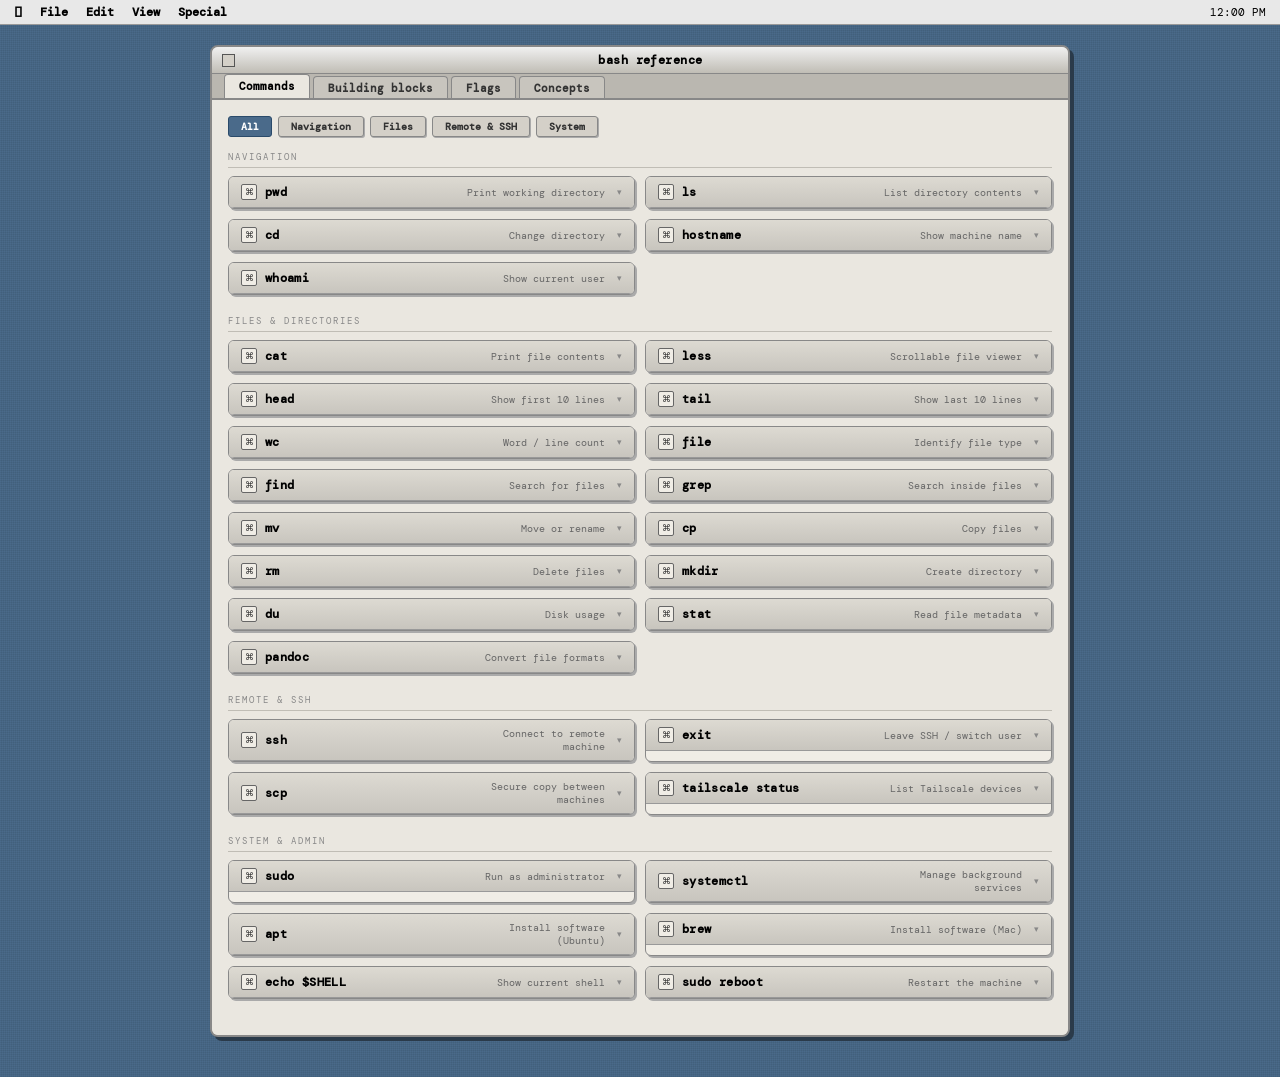
==== bash-skills.html @ 0baab566 "Update bash-skills.html Great — let me do the full rewrite with the At Ease theme plus fix the overf" ====
<!DOCTYPE html>
<html lang="en">
<head>
<meta charset="UTF-8">
<meta name="viewport" content="width=device-width, initial-scale=1.0">
<title>bash reference</title>
<link href="https://fonts.googleapis.com/css2?family=DM+Mono:ital,wght@0,300;0,400;0,500;1,300&family=DM+Serif+Display:ital@0;1&display=swap" rel="stylesheet">
<style>
*, *::before, *::after { box-sizing: border-box; margin: 0; padding: 0; }

body {
  background: #4a6a8a;
  background-image:
    repeating-linear-gradient(0deg, transparent, transparent 1px, rgba(0,0,0,0.05) 1px, rgba(0,0,0,0.05) 2px),
    repeating-linear-gradient(90deg, transparent, transparent 1px, rgba(0,0,0,0.05) 1px, rgba(0,0,0,0.05) 2px);
  background-size: 8px 8px;
  min-height: 100vh;
  padding: 0;
  font-family: 'DM Mono', monospace;
}

/* ── MENU BAR ── */
.menubar {
  background: #e8e8e8;
  border-bottom: 1px solid #999;
  padding: 3px 14px;
  font-size: 12px;
  font-weight: bold;
  display: flex;
  gap: 18px;
  align-items: center;
  position: sticky;
  top: 0;
  z-index: 100;
}
.menubar .apple { font-size: 14px; }
.menubar span { color: #000; cursor: default; user-select: none; }
.menubar .clock { margin-left: auto; font-size: 11px; font-weight: normal; }

/* ── DESKTOP PADDING ── */
.desktop { padding: 20px 16px 40px; }

/* ── WINDOW ── */
.window {
  background: #d4d0c8;
  border-radius: 8px;
  border: 2px solid #888;
  box-shadow: 4px 4px 0 #2a3a4a;
  overflow: hidden;
  max-width: 860px;
  margin: 0 auto;
  animation: fadeUp 0.4s ease both;
}
@keyframes fadeUp { from { opacity:0; transform:translateY(12px); } to { opacity:1; transform:translateY(0); } }

/* ── TITLE BAR ── */
.titlebar {
  background: linear-gradient(180deg, #f0f0f0 0%, #c0bdb5 100%);
  border-bottom: 1px solid #888;
  padding: 5px 10px;
  display: flex;
  align-items: center;
  gap: 8px;
  user-select: none;
}
.close-box { width: 13px; height: 13px; border: 1.5px solid #555; background: #d4d0c8; flex-shrink: 0; }
.title-text {
  font-size: 12px;
  font-weight: bold;
  color: #000;
  flex: 1;
  text-align: center;
  letter-spacing: 0.04em;
}

/* ── TABS ── */
.tab-nav {
  background: #bab7b0;
  border-bottom: 2px solid #888;
  display: flex;
  padding: 0 12px;
  gap: 3px;
  align-items: flex-end;
  overflow-x: auto;
  -webkit-overflow-scrolling: touch;
}
.tab {
  background: #c8c5be;
  border: 1.5px solid #888;
  border-bottom: none;
  border-radius: 4px 4px 0 0;
  padding: 4px 14px 5px;
  font-size: 11px;
  font-weight: bold;
  font-family: 'DM Mono', monospace;
  color: #333;
  cursor: pointer;
  margin-bottom: -2px;
  white-space: nowrap;
  user-select: none;
  transition: background 0.1s;
}
.tab:hover { background: #d0cdc6; }
.tab.active {
  background: #eae7e0;
  border-bottom: 2px solid #eae7e0;
  color: #000;
  z-index: 1;
}

/* ── CONTENT ── */
.content { background: #eae7e0; padding: 16px; }
.tab-panel { display: none; }
.tab-panel.active { display: block; }

/* ── FILTER PILLS ── */
.filter-row { display: flex; gap: 6px; flex-wrap: wrap; margin-bottom: 14px; }
.fpill {
  background: #d4d0c8;
  border: 1.5px solid #888;
  border-radius: 3px;
  padding: 3px 12px;
  font-size: 10px;
  font-family: 'DM Mono', monospace;
  font-weight: bold;
  color: #333;
  cursor: pointer;
  box-shadow: 1px 1px 0 #aaa;
  user-select: none;
  transition: all 0.1s;
}
.fpill:hover { background: #c8c5be; }
.fpill.active { background: #4a6a8a; color: #fff; border-color: #2a4a6a; box-shadow: none; }

/* ── SECTION ── */
.section { margin-bottom: 20px; }
.section-title {
  font-size: 9px;
  text-transform: uppercase;
  letter-spacing: 0.22em;
  color: #888;
  margin-bottom: 8px;
  padding-bottom: 4px;
  border-bottom: 1px solid #c0bdb5;
}

/* ── CARD GRID ── */
.cards { display: grid; grid-template-columns: repeat(auto-fill, minmax(300px, 1fr)); gap: 10px; }

/* ── CARD ── */
.card {
  background: #f0ede6;
  border: 1.5px solid #888;
  border-radius: 6px;
  box-shadow: 2px 2px 0 #aaa;
  overflow: hidden;
  transition: box-shadow 0.1s, transform 0.1s;
}
.card:hover { box-shadow: 3px 3px 0 #888; }

.card-header {
  background: linear-gradient(180deg, #dddad2 0%, #c8c5be 100%);
  border-bottom: 1px solid #999;
  padding: 7px 12px;
  display: flex;
  align-items: center;
  gap: 8px;
  cursor: pointer;
  user-select: none;
}
.card-icon {
  width: 16px; height: 16px;
  background: #f0ede6;
  border: 1.5px solid #666;
  border-radius: 2px;
  display: inline-flex;
  align-items: center;
  justify-content: center;
  font-size: 9px;
  flex-shrink: 0;
  color: #333;
}
.card-cmd { font-size: 12px; font-weight: bold; color: #000; letter-spacing: 0.03em; }
.card-desc { font-size: 10px; color: #666; margin-left: auto; text-align: right; max-width: 140px; }
.chevron { font-size: 9px; color: #888; transition: transform 0.2s; flex-shrink: 0; margin-left: 4px; }
.card.open .chevron { transform: rotate(180deg); }

.card-detail {
  display: none;
  padding: 10px 12px 12px;
  font-size: 11px;
  line-height: 1.75;
  color: #1a1a1a;
  user-select: text;
  cursor: text;
  animation: slideDown 0.15s ease;
}
@keyframes slideDown { from { opacity:0; transform:translateY(-3px); } to { opacity:1; transform:translateY(0); } }
.card.open .card-detail { display: block; }

.dlabel {
  font-size: 9px;
  text-transform: uppercase;
  letter-spacing: 0.18em;
  color: #888;
  margin-top: 10px;
  margin-bottom: 3px;
}
.dlabel:first-child { margin-top: 0; }
.dtext { font-size: 11px; color: #222; line-height: 1.75; }

.dcode {
  display: block;
  background: #1a1a1a;
  color: #c8e0a8;
  border: 1px solid #444;
  border-radius: 3px;
  padding: 7px 10px;
  font-size: 10.5px;
  font-family: 'DM Mono', monospace;
  line-height: 1.65;
  white-space: pre-wrap;
  word-break: break-all;
  overflow-wrap: break-word;
  user-select: text;
}

.flag-row { display: flex; flex-wrap: wrap; gap: 4px; margin-top: 4px; }
.flag-chip {
  background: #d4d0c8;
  border: 1.5px solid #888;
  border-radius: 3px;
  padding: 2px 9px;
  font-size: 10px;
  font-family: 'DM Mono', monospace;
  color: #000;
  cursor: pointer;
  box-shadow: 1px 1px 0 #aaa;
  transition: all 0.1s;
  user-select: none;
}
.flag-chip:hover { background: #4a6a8a; color: #fff; border-color: #2a4a6a; box-shadow: none; }
.flag-chip.lit { background: #4a6a8a; color: #fff; border-color: #2a4a6a; box-shadow: none; }

/* ── FLAG INDEX ── */
.flag-grid { display: grid; grid-template-columns: repeat(auto-fill, minmax(300px, 1fr)); gap: 10px; }
.flag-card {
  background: #f0ede6;
  border: 1.5px solid #888;
  border-radius: 6px;
  box-shadow: 2px 2px 0 #aaa;
  padding: 12px 14px;
  transition: border-color 0.2s, background 0.2s;
}
.flag-card.highlight { background: #dde8f0; border-color: #4a6a8a; }
.flag-name { font-size: 15px; font-weight: bold; color: #000; margin-bottom: 5px; letter-spacing: 0.04em; }
.flag-meaning { font-size: 11px; color: #555; margin-bottom: 10px; line-height: 1.6; }
.flag-used { font-size: 9px; text-transform: uppercase; letter-spacing: 0.18em; color: #888; margin-bottom: 5px; }
.cmd-chips { display: flex; flex-wrap: wrap; gap: 4px; }
.cmd-chip {
  background: #4a6a8a;
  color: #fff;
  border: 1px solid #2a4a6a;
  border-radius: 3px;
  padding: 2px 9px;
  font-size: 10px;
  font-family: 'DM Mono', monospace;
  cursor: pointer;
  box-shadow: 1px 1px 0 #2a4a6a;
  transition: all 0.1s;
}
.cmd-chip:hover { background: #2a4a6a; }

/* specifier grid inside -c flag card */
.spec-grid { display: grid; grid-template-columns: 36px 1fr; gap: 2px 10px; margin-top: 6px; font-size: 10px; line-height: 1.7; }
.spec-key { color: #000; font-weight: bold; font-family: 'DM Mono', monospace; }
.spec-val { color: #555; }

/* ── CONCEPT CARDS ── */
.concept-grid { display: grid; grid-template-columns: repeat(auto-fill, minmax(300px, 1fr)); gap: 10px; }
.concept-card {
  background: #f0ede6;
  border: 1.5px solid #888;
  border-left: 4px solid #4a6a8a;
  border-radius: 6px;
  box-shadow: 2px 2px 0 #aaa;
  overflow: hidden;
}
.concept-header {
  padding: 10px 12px;
  cursor: pointer;
  display: flex;
  justify-content: space-between;
  align-items: flex-start;
  user-select: none;
}
.concept-header:hover { background: rgba(0,0,0,0.03); }
.concept-term { font-size: 12px; font-weight: bold; color: #000; margin-bottom: 3px; }
.concept-sub { font-size: 10px; color: #777; }
.concept-detail {
  display: none;
  padding: 8px 12px 12px;
  border-top: 1px solid #c8c5be;
  background: #e8e5de;
  font-size: 11px;
  line-height: 1.75;
  color: #222;
  user-select: text;
  cursor: text;
  animation: slideDown 0.15s ease;
}
.concept-card.open .concept-detail { display: block; }

/* ── BLOCK CARDS ── */
.block-grid { display: grid; grid-template-columns: repeat(auto-fill, minmax(300px, 1fr)); gap: 10px; }
.block-card {
  background: #f0ede6;
  border: 1.5px solid #888;
  border-radius: 6px;
  box-shadow: 2px 2px 0 #aaa;
  overflow: hidden;
}
.block-header {
  padding: 10px 14px;
  cursor: pointer;
  display: flex;
  justify-content: space-between;
  align-items: center;
  user-select: none;
}
.block-header:hover { background: rgba(0,0,0,0.03); }
.block-symbol { font-size: 17px; font-weight: bold; color: #000; margin-bottom: 3px; letter-spacing: 0.04em; }
.block-name { font-size: 10px; color: #777; }
.block-detail {
  display: none;
  padding: 8px 14px 12px;
  border-top: 1px solid #c8c5be;
  background: #e8e5de;
  font-size: 11px;
  line-height: 1.75;
  color: #222;
  user-select: text;
  cursor: text;
  animation: slideDown 0.15s ease;
}
.block-card.open .block-detail { display: block; }

.hidden { display: none; }

/* ── FOOTER ── */
.win-footer {
  background: linear-gradient(180deg, #c8c5be 0%, #b8b5ae 100%);
  border-top: 1px solid #888;
  padding: 4px 12px;
  font-size: 10px;
  color: #555;
  display: flex;
  justify-content: space-between;
  user-select: none;
}
</style>
</head>
<body>

<div class="menubar">
  <span class="apple">&#63743;</span>
  <span>File</span>
  <span>Edit</span>
  <span>View</span>
  <span>Special</span>
  <span class="clock" id="clock">12:00 PM</span>
</div>

<div class="desktop">
<div class="window">

  <div class="titlebar">
    <span class="close-box"></span>
    <span class="title-text">bash reference</span>
  </div>

  <div class="tab-nav">
    <div class="tab active" onclick="switchTab('commands',this)">Commands</div>
    <div class="tab" onclick="switchTab('blocks',this)">Building blocks</div>
    <div class="tab" onclick="switchTab('flags',this)">Flags</div>
    <div class="tab" onclick="switchTab('concepts',this)">Concepts</div>
  </div>

  <!-- ══ COMMANDS ══ -->
  <div class="tab-panel active" id="tab-commands">
    <div class="content">
      <div class="filter-row">
        <div class="fpill active" onclick="filterCmd('all',this)">All</div>
        <div class="fpill" onclick="filterCmd('navigation',this)">Navigation</div>
        <div class="fpill" onclick="filterCmd('files',this)">Files</div>
        <div class="fpill" onclick="filterCmd('remote',this)">Remote &amp; SSH</div>
        <div class="fpill" onclick="filterCmd('system',this)">System</div>
      </div>

      <div class="section" data-cat="navigation">
        <div class="section-title">Navigation</div>
        <div class="cards">

          <div class="card">
            <div class="card-header" onclick="toggleCard(this.closest('.card'))">
              <span class="card-icon">⌘</span>
              <span class="card-cmd">pwd</span>
              <span class="card-desc">Print working directory</span>
              <span class="chevron">▾</span>
            </div>
            <div class="card-detail">
              <div class="dlabel">What it does</div>
              <div class="dtext">Shows your exact location in the filesystem as a full path.</div>
              <div class="dlabel">Example</div>
              <code class="dcode">$ pwd
/home/anazial/.openclaw/workspace</code>
              <div class="dlabel">Tip</div>
              <div class="dtext">Use it whenever you feel lost. Think of it as "You Are Here" on a map.</div>
            </div>
          </div>

          <div class="card">
            <div class="card-header" onclick="toggleCard(this.closest('.card'))">
              <span class="card-icon">⌘</span>
              <span class="card-cmd">ls</span>
              <span class="card-desc">List directory contents</span>
              <span class="chevron">▾</span>
            </div>
            <div class="card-detail">
              <div class="dlabel">What it does</div>
              <div class="dtext">Shows all files and folders in your current directory.</div>
              <div class="dlabel">Example</div>
              <code class="dcode">$ ls
AGENTS.md  BOOTSTRAP.md  README.md</code>
              <div class="dlabel">Common flags</div>
              <div class="flag-row">
                <span class="flag-chip" onclick="goToFlag('-a')">-a</span>
                <span class="flag-chip" onclick="goToFlag('-l')">-l</span>
                <span class="flag-chip" onclick="goToFlag('-h')">-h</span>
                <span class="flag-chip" onclick="goToFlag('-lah')">-lah</span>
              </div>
            </div>
          </div>

          <div class="card">
            <div class="card-header" onclick="toggleCard(this.closest('.card'))">
              <span class="card-icon">⌘</span>
              <span class="card-cmd">cd</span>
              <span class="card-desc">Change directory</span>
              <span class="chevron">▾</span>
            </div>
            <div class="card-detail">
              <div class="dlabel">What it does</div>
              <div class="dtext">Moves you into a different folder.</div>
              <div class="dlabel">Examples</div>
              <code class="dcode">$ cd documents
$ cd ..
$ cd ~/.openclaw/workspace
$ cd /var/www/html</code>
              <div class="dlabel">Tip</div>
              <div class="dtext">cd .. goes up one level. cd ~ takes you home from anywhere.</div>
            </div>
          </div>

          <div class="card">
            <div class="card-header" onclick="toggleCard(this.closest('.card'))">
              <span class="card-icon">⌘</span>
              <span class="card-cmd">hostname</span>
              <span class="card-desc">Show machine name</span>
              <span class="chevron">▾</span>
            </div>
            <div class="card-detail">
              <div class="dlabel">What it does</div>
              <div class="dtext">Prints the name of the machine your shell is running on.</div>
              <div class="dlabel">Example</div>
              <code class="dcode">$ hostname
enid</code>
              <div class="dlabel">Tip</div>
              <div class="dtext">Use it as a sanity check when jumping between your Mac and Enid via SSH.</div>
            </div>
          </div>

          <div class="card">
            <div class="card-header" onclick="toggleCard(this.closest('.card'))">
              <span class="card-icon">⌘</span>
              <span class="card-cmd">whoami</span>
              <span class="card-desc">Show current user</span>
              <span class="chevron">▾</span>
            </div>
            <div class="card-detail">
              <div class="dlabel">What it does</div>
              <div class="dtext">Prints the username you are currently logged in as.</div>
              <div class="dlabel">Example</div>
              <code class="dcode">$ whoami
anazial</code>
              <div class="dlabel">Tip</div>
              <div class="dtext">Useful after sudo su to confirm whether you are root or your regular user.</div>
            </div>
          </div>

        </div>
      </div>

      <div class="section" data-cat="files">
        <div class="section-title">Files &amp; directories</div>
        <div class="cards">

          <div class="card">
            <div class="card-header" onclick="toggleCard(this.closest('.card'))">
              <span class="card-icon">⌘</span>
              <span class="card-cmd">cat</span>
              <span class="card-desc">Print file contents</span>
              <span class="chevron">▾</span>
            </div>
            <div class="card-detail">
              <div class="dlabel">What it does</div>
              <div class="dtext">Dumps the entire file to the terminal at once. Best for short files.</div>
              <div class="dlabel">Example</div>
              <code class="dcode">$ cat AGENTS.md</code>
              <div class="dlabel">Tip</div>
              <div class="dtext">If your screen floods with text, switch to less instead.</div>
            </div>
          </div>

          <div class="card">
            <div class="card-header" onclick="toggleCard(this.closest('.card'))">
              <span class="card-icon">⌘</span>
              <span class="card-cmd">less</span>
              <span class="card-desc">Scrollable file viewer</span>
              <span class="chevron">▾</span>
            </div>
            <div class="card-detail">
              <div class="dlabel">What it does</div>
              <div class="dtext">Opens a file in a scrollable viewer. Better than cat for long files.</div>
              <div class="dlabel">Example</div>
              <code class="dcode">$ less BOOTSTRAP.md</code>
              <div class="dlabel">Controls</div>
              <div class="dtext">Arrow keys or spacebar to scroll. q to quit.</div>
            </div>
          </div>

          <div class="card">
            <div class="card-header" onclick="toggleCard(this.closest('.card'))">
              <span class="card-icon">⌘</span>
              <span class="card-cmd">head</span>
              <span class="card-desc">Show first 10 lines</span>
              <span class="chevron">▾</span>
            </div>
            <div class="card-detail">
              <div class="dlabel">What it does</div>
              <div class="dtext">Prints just the top of a file. Good for peeking.</div>
              <div class="dlabel">Example</div>
              <code class="dcode">$ head AGENTS.md
$ head -20 AGENTS.md</code>
              <div class="dlabel">Common flags</div>
              <div class="flag-row"><span class="flag-chip" onclick="goToFlag('-n')">-n</span></div>
            </div>
          </div>

          <div class="card">
            <div class="card-header" onclick="toggleCard(this.closest('.card'))">
              <span class="card-icon">⌘</span>
              <span class="card-cmd">tail</span>
              <span class="card-desc">Show last 10 lines</span>
              <span class="chevron">▾</span>
            </div>
            <div class="card-detail">
              <div class="dlabel">What it does</div>
              <div class="dtext">Prints the bottom of a file. Especially useful for log files.</div>
              <div class="dlabel">Example</div>
              <code class="dcode">$ tail error.log
$ tail -20 error.log</code>
              <div class="dlabel">Common flags</div>
              <div class="flag-row"><span class="flag-chip" onclick="goToFlag('-n')">-n</span></div>
            </div>
          </div>

          <div class="card">
            <div class="card-header" onclick="toggleCard(this.closest('.card'))">
              <span class="card-icon">⌘</span>
              <span class="card-cmd">wc</span>
              <span class="card-desc">Word / line count</span>
              <span class="chevron">▾</span>
            </div>
            <div class="card-detail">
              <div class="dlabel">What it does</div>
              <div class="dtext">Counts lines, words, or characters in a file.</div>
              <div class="dlabel">Example</div>
              <code class="dcode">$ wc -lw AGENTS.md
42 310 AGENTS.md</code>
              <div class="dlabel">Common flags</div>
              <div class="flag-row">
                <span class="flag-chip" onclick="goToFlag('-l')">-l</span>
                <span class="flag-chip" onclick="goToFlag('-w')">-w</span>
              </div>
            </div>
          </div>

          <div class="card">
            <div class="card-header" onclick="toggleCard(this.closest('.card'))">
              <span class="card-icon">⌘</span>
              <span class="card-cmd">file</span>
              <span class="card-desc">Identify file type</span>
              <span class="chevron">▾</span>
            </div>
            <div class="card-detail">
              <div class="dlabel">What it does</div>
              <div class="dtext">Tells you what kind of file something is -- useful when the extension is missing or unclear.</div>
              <div class="dlabel">Example</div>
              <code class="dcode">$ file image.png
image.png: PNG image data, 1920 x 1080</code>
            </div>
          </div>

          <div class="card">
            <div class="card-header" onclick="toggleCard(this.closest('.card'))">
              <span class="card-icon">⌘</span>
              <span class="card-cmd">find</span>
              <span class="card-desc">Search for files</span>
              <span class="chevron">▾</span>
            </div>
            <div class="card-detail">
              <div class="dlabel">What it does</div>
              <div class="dtext">Searches for files by name, type, or other attributes. Searches recursively through subdirectories.</div>
              <div class="dlabel">Examples</div>
              <code class="dcode">$ find ~ -name "AGENTS.md"
$ find . -name "*.md"
$ find / -name "nginx.conf"</code>
              <div class="dlabel">With -exec</div>
              <div class="dtext">Run a command on every result. {} is the placeholder for each file found.</div>
              <code class="dcode">$ find . -name "*.rtf" -exec pandoc {} -o {}.md \;</code>
              <div class="dlabel">Common flags</div>
              <div class="flag-row">
                <span class="flag-chip" onclick="goToFlag('-name')">-name</span>
                <span class="flag-chip" onclick="goToFlag('-exec')">-exec</span>
                <span class="flag-chip" onclick="goToFlag('-type')">-type</span>
              </div>
            </div>
          </div>

          <div class="card">
            <div class="card-header" onclick="toggleCard(this.closest('.card'))">
              <span class="card-icon">⌘</span>
              <span class="card-cmd">grep</span>
              <span class="card-desc">Search inside files</span>
              <span class="chevron">▾</span>
            </div>
            <div class="card-detail">
              <div class="dlabel">What it does</div>
              <div class="dtext">Searches for text inside files. find looks for files, grep looks inside them.</div>
              <div class="dlabel">Example</div>
              <code class="dcode">$ grep "session" AGENTS.md
$ grep -r "session" ~/documents</code>
              <div class="dlabel">Common flags</div>
              <div class="flag-row">
                <span class="flag-chip" onclick="goToFlag('-r')">-r</span>
                <span class="flag-chip" onclick="goToFlag('-i')">-i</span>
                <span class="flag-chip" onclick="goToFlag('-n')">-n</span>
              </div>
            </div>
          </div>

          <div class="card">
            <div class="card-header" onclick="toggleCard(this.closest('.card'))">
              <span class="card-icon">⌘</span>
              <span class="card-cmd">mv</span>
              <span class="card-desc">Move or rename</span>
              <span class="chevron">▾</span>
            </div>
            <div class="card-detail">
              <div class="dlabel">What it does</div>
              <div class="dtext">Moves a file or directory to a new location. Also used to rename things.</div>
              <div class="dlabel">Examples</div>
              <code class="dcode">$ mv file.md ~/documents/
$ mv oldname.md newname.md
$ mv folder/ ~/documents/
$ mv file.md .</code>
              <div class="dlabel">Tip</div>
              <div class="dtext">Does not need -r for directories. The original is gone after moving.</div>
            </div>
          </div>

          <div class="card">
            <div class="card-header" onclick="toggleCard(this.closest('.card'))">
              <span class="card-icon">⌘</span>
              <span class="card-cmd">cp</span>
              <span class="card-desc">Copy files</span>
              <span class="chevron">▾</span>
            </div>
            <div class="card-detail">
              <div class="dlabel">What it does</div>
              <div class="dtext">Copies a file or directory. Original stays in place.</div>
              <div class="dlabel">Examples</div>
              <code class="dcode">$ cp file.md ~/documents/
$ cp -r myfolder/ ~/documents/
$ cp *.md ~/documents/</code>
              <div class="dlabel">Common flags</div>
              <div class="flag-row"><span class="flag-chip" onclick="goToFlag('-r')">-r</span></div>
            </div>
          </div>

          <div class="card">
            <div class="card-header" onclick="toggleCard(this.closest('.card'))">
              <span class="card-icon">⌘</span>
              <span class="card-cmd">rm</span>
              <span class="card-desc">Delete files</span>
              <span class="chevron">▾</span>
            </div>
            <div class="card-detail">
              <div class="dlabel">What it does</div>
              <div class="dtext">Permanently deletes files or directories. No trash, no undo.</div>
              <div class="dlabel">Examples</div>
              <code class="dcode">$ rm file.md
$ rm -r myfolder/
$ rm -ri folder1/ folder2/</code>
              <div class="dlabel">Common flags</div>
              <div class="flag-row">
                <span class="flag-chip" onclick="goToFlag('-r')">-r</span>
                <span class="flag-chip" onclick="goToFlag('-f')">-f</span>
                <span class="flag-chip" onclick="goToFlag('-i')">-i</span>
              </div>
              <div class="dlabel">Warning</div>
              <div class="dtext">-rf deletes everything forcefully with zero confirmation. Double check before running.</div>
            </div>
          </div>

          <div class="card">
            <div class="card-header" onclick="toggleCard(this.closest('.card'))">
              <span class="card-icon">⌘</span>
              <span class="card-cmd">mkdir</span>
              <span class="card-desc">Create directory</span>
              <span class="chevron">▾</span>
            </div>
            <div class="card-detail">
              <div class="dlabel">What it does</div>
              <div class="dtext">Creates a new empty directory.</div>
              <div class="dlabel">Example</div>
              <code class="dcode">$ mkdir newfolder
$ mkdir ~/documents/projects</code>
            </div>
          </div>

          <div class="card">
            <div class="card-header" onclick="toggleCard(this.closest('.card'))">
              <span class="card-icon">⌘</span>
              <span class="card-cmd">du</span>
              <span class="card-desc">Disk usage</span>
              <span class="chevron">▾</span>
            </div>
            <div class="card-detail">
              <div class="dlabel">What it does</div>
              <div class="dtext">Shows how much disk space a directory is using.</div>
              <div class="dlabel">Examples</div>
              <code class="dcode">$ du -sh myfolder/
$ du -sh *
$ du -sh .</code>
              <div class="dlabel">Common flags</div>
              <div class="flag-row">
                <span class="flag-chip" onclick="goToFlag('-s')">-s</span>
                <span class="flag-chip" onclick="goToFlag('-h')">-h</span>
              </div>
            </div>
          </div>

          <div class="card">
            <div class="card-header" onclick="toggleCard(this.closest('.card'))">
              <span class="card-icon">⌘</span>
              <span class="card-cmd">stat</span>
              <span class="card-desc">Read file metadata</span>
              <span class="chevron">▾</span>
            </div>
            <div class="card-detail">
              <div class="dlabel">What it does</div>
              <div class="dtext">Reads everything the filesystem knows about a file -- permissions, size, owner, timestamps, inode number. Works on files, directories, symlinks, and devices.</div>
              <div class="dlabel">Default output</div>
              <code class="dcode">$ stat myfile.md
  File: myfile.md
  Size: 1234      Blocks: 8    regular file
Access: (0644/-rw-r--r--)  Uid: (1000/anazial)
Modify: 2026-05-20 09:00:00</code>
              <div class="dlabel">Custom format (GNU / Ubuntu)</div>
              <div class="dtext">Use -c with format specifiers to print only what you need.</div>
              <code class="dcode">$ stat -c "%a %n" *
644 readme.md
755 myscript.sh

$ stat -c "%a %A %U %G %n" myfile.md
644 -rw-r--r-- anazial anazial myfile.md</code>
              <div class="dlabel">macOS difference</div>
              <div class="dtext">macOS uses BSD stat. Use -f instead of -c, and %Lp for octal permissions.</div>
              <code class="dcode">$ stat -f "%Lp %N" *    # macOS only</code>
              <div class="dlabel">Common flags</div>
              <div class="flag-row"><span class="flag-chip" onclick="goToFlag('-c')">-c</span></div>
            </div>
          </div>

          <div class="card">
            <div class="card-header" onclick="toggleCard(this.closest('.card'))">
              <span class="card-icon">⌘</span>
              <span class="card-cmd">pandoc</span>
              <span class="card-desc">Convert file formats</span>
              <span class="chevron">▾</span>
            </div>
            <div class="card-detail">
              <div class="dlabel">What it does</div>
              <div class="dtext">Converts between document formats. Figures out the conversion from file extensions.</div>
              <div class="dlabel">Examples</div>
              <code class="dcode">$ pandoc file.rtf -o file.md
$ pandoc file.md -o file.docx</code>
              <div class="dlabel">Batch convert with loop</div>
              <code class="dcode">$ for f in *.rtf; do
    pandoc "$f" -o "${f%.rtf}.md"
  done</code>
              <div class="dlabel">Common flags</div>
              <div class="flag-row"><span class="flag-chip" onclick="goToFlag('-o')">-o</span></div>
            </div>
          </div>

        </div>
      </div>

      <div class="section" data-cat="remote">
        <div class="section-title">Remote &amp; SSH</div>
        <div class="cards">

          <div class="card">
            <div class="card-header" onclick="toggleCard(this.closest('.card'))">
              <span class="card-icon">⌘</span>
              <span class="card-cmd">ssh</span>
              <span class="card-desc">Connect to remote machine</span>
              <span class="chevron">▾</span>
            </div>
            <div class="card-detail">
              <div class="dlabel">What it does</div>
              <div class="dtext">Opens a secure shell session on a remote machine. Everything you type runs there, not locally.</div>
              <div class="dlabel">Examples</div>
              <code class="dcode">$ ssh anazial@100.x.x.x
$ ssh anazial@enid</code>
              <div class="dlabel">Tip</div>
              <div class="dtext">With Tailscale you can use the machine hostname instead of the IP address.</div>
            </div>
          </div>

          <div class="card">
            <div class="card-header" onclick="toggleCard(this.closest('.card'))">
              <span class="card-icon">⌘</span>
              <span class="card-cmd">exit</span>
              <span class="card-desc">Leave SSH / switch user</span>
              <span class="chevron">▾</span>
            </div>
            <div class="card-detail">
              <div class="dlabel">What it does</div>
              <div class="dtext">Ends the current shell session. Drops you back to your local terminal after SSH, or back to your regular user after sudo su.</div>
              <div class="dlabel">Example</div>
              <code class="dcode">$ exit</code>
              <div class="dlabel">Force disconnect</div>
              <div class="dtext">If the terminal is frozen, type ~. (tilde then period) to force close SSH.</div>
            </div>
          </div>

          <div class="card">
            <div class="card-header" onclick="toggleCard(this.closest('.card'))">
              <span class="card-icon">⌘</span>
              <span class="card-cmd">scp</span>
              <span class="card-desc">Secure copy between machines</span>
              <span class="chevron">▾</span>
            </div>
            <div class="card-detail">
              <div class="dlabel">What it does</div>
              <div class="dtext">Copies files between your local machine and a remote one over SSH. Run from your local machine.</div>
              <div class="dlabel">Examples</div>
              <code class="dcode">$ scp file.md user@enid:~/
$ scp user@enid:~/file.md ~/Desktop/
$ scp -r folder/ user@enid:~/
$ scp user@enid:~/folder/* ~/Desktop/</code>
              <div class="dlabel">Pattern</div>
              <div class="dtext">Remote paths use user@host:/path format. The colon separates machine from path.</div>
              <div class="dlabel">Common flags</div>
              <div class="flag-row"><span class="flag-chip" onclick="goToFlag('-r')">-r</span></div>
            </div>
          </div>

          <div class="card">
            <div class="card-header" onclick="toggleCard(this.closest('.card'))">
              <span class="card-icon">⌘</span>
              <span class="card-cmd">tailscale status</span>
              <span class="card-desc">List Tailscale devices</span>
              <span class="chevron">▾</span>
            </div>
            <div class="card-detail">
              <div class="dlabel">What it does</div>
              <div class="dtext">Shows all devices on your private Tailscale network with their IPs and hostnames.</div>
              <div class="dlabel">Example</div>
              <code class="dcode">$ tailscale status</code>
            </div>
          </div>

        </div>
      </div>

      <div class="section" data-cat="system">
        <div class="section-title">System &amp; admin</div>
        <div class="cards">

          <div class="card">
            <div class="card-header" onclick="toggleCard(this.closest('.card'))">
              <span class="card-icon">⌘</span>
              <span class="card-cmd">sudo</span>
              <span class="card-desc">Run as administrator</span>
              <span class="chevron">▾</span>
            </div>
            <div class="card-detail">
              <div class="dlabel">What it does</div>
              <div class="dtext">Superuser do. Temporarily runs one command with full admin privileges.</div>
              <div class="dlabel">Examples</div>
              <code class="dcode">$ sudo apt install nginx
$ sudo mv file.html /var/www/html/
$ sudo reboot</code>
              <div class="dlabel">Tip</div>
              <div class="dtext">sudo su switches you fully into the root user. Use exit to get back out.</div>
            </div>
          </div>

          <div class="card">
            <div class="card-header" onclick="toggleCard(this.closest('.card'))">
              <span class="card-icon">⌘</span>
              <span class="card-cmd">systemctl</span>
              <span class="card-desc">Manage background services</span>
              <span class="chevron">▾</span>
            </div>
            <div class="card-detail">
              <div class="dlabel">What it does</div>
              <div class="dtext">Starts, stops, restarts, and checks the status of system services on Ubuntu.</div>
              <div class="dlabel">Examples</div>
              <code class="dcode">$ sudo systemctl status nginx
$ sudo systemctl start nginx
$ sudo systemctl stop nginx
$ sudo systemctl restart nginx</code>
            </div>
          </div>

          <div class="card">
            <div class="card-header" onclick="toggleCard(this.closest('.card'))">
              <span class="card-icon">⌘</span>
              <span class="card-cmd">apt</span>
              <span class="card-desc">Install software (Ubuntu)</span>
              <span class="chevron">▾</span>
            </div>
            <div class="card-detail">
              <div class="dlabel">What it does</div>
              <div class="dtext">Ubuntu's package manager. Installs, updates, and removes software.</div>
              <div class="dlabel">Examples</div>
              <code class="dcode">$ sudo apt install nginx
$ sudo apt update
$ sudo apt update && sudo apt upgrade nginx</code>
            </div>
          </div>

          <div class="card">
            <div class="card-header" onclick="toggleCard(this.closest('.card'))">
              <span class="card-icon">⌘</span>
              <span class="card-cmd">brew</span>
              <span class="card-desc">Install software (Mac)</span>
              <span class="chevron">▾</span>
            </div>
            <div class="card-detail">
              <div class="dlabel">What it does</div>
              <div class="dtext">Homebrew -- Mac's package manager. Equivalent of apt on Ubuntu.</div>
              <div class="dlabel">Examples</div>
              <code class="dcode">$ brew install helix
$ brew install pandoc
$ brew services start nginx</code>
            </div>
          </div>

          <div class="card">
            <div class="card-header" onclick="toggleCard(this.closest('.card'))">
              <span class="card-icon">⌘</span>
              <span class="card-cmd">echo $SHELL</span>
              <span class="card-desc">Show current shell</span>
              <span class="chevron">▾</span>
            </div>
            <div class="card-detail">
              <div class="dlabel">What it does</div>
              <div class="dtext">Prints which shell you are using. echo prints a value, $SHELL is an environment variable holding the shell path.</div>
              <div class="dlabel">Example</div>
              <code class="dcode">$ echo $SHELL
/bin/zsh       (Mac)
/bin/bash      (Ubuntu)</code>
            </div>
          </div>

          <div class="card">
            <div class="card-header" onclick="toggleCard(this.closest('.card'))">
              <span class="card-icon">⌘</span>
              <span class="card-cmd">sudo reboot</span>
              <span class="card-desc">Restart the machine</span>
              <span class="chevron">▾</span>
            </div>
            <div class="card-detail">
              <div class="dlabel">What it does</div>
              <div class="dtext">Restarts the machine. If you are SSH'd in, your connection will drop immediately -- that is normal.</div>
              <div class="dlabel">Example</div>
              <code class="dcode">$ sudo reboot</code>
              <div class="dlabel">Tip</div>
              <div class="dtext">Wait 30 seconds then SSH back in as normal.</div>
            </div>
          </div>

        </div>
      </div>
    </div>
  </div>

  <!-- ══ BUILDING BLOCKS ══ -->
  <div class="tab-panel" id="tab-blocks">
    <div class="content">
      <p style="font-size:11px;color:#888;margin-bottom:14px;">Reusable syntax elements that work across many commands. Click to expand.</p>

      <div class="section">
        <div class="section-title">Path symbols</div>
        <div class="block-grid">

          <div class="block-card">
            <div class="block-header" onclick="toggleCard(this.closest('.block-card'))">
              <div><div class="block-symbol">~</div><div class="block-name">Home directory</div></div>
              <span class="chevron">▾</span>
            </div>
            <div class="block-detail">
              <div class="dlabel">What it means</div>
              <div class="dtext">A shortcut for your home directory. Works anywhere a path is expected.</div>
              <div class="dlabel">Examples</div>
              <code class="dcode">$ cd ~
$ ls ~/documents
$ scp file.md user@enid:~/</code>
            </div>
          </div>

          <div class="block-card">
            <div class="block-header" onclick="toggleCard(this.closest('.block-card'))">
              <div><div class="block-symbol">.</div><div class="block-name">Current directory</div></div>
              <span class="chevron">▾</span>
            </div>
            <div class="block-detail">
              <div class="dlabel">What it means</div>
              <div class="dtext">Refers to wherever you currently are. Useful as a destination.</div>
              <div class="dlabel">Examples</div>
              <code class="dcode">$ mv ~/downloads/file.md .
$ cp ~/documents/* .
$ du -sh .</code>
            </div>
          </div>

          <div class="block-card">
            <div class="block-header" onclick="toggleCard(this.closest('.block-card'))">
              <div><div class="block-symbol">..</div><div class="block-name">Parent directory</div></div>
              <span class="chevron">▾</span>
            </div>
            <div class="block-detail">
              <div class="dlabel">What it means</div>
              <div class="dtext">One level up from where you are.</div>
              <div class="dlabel">Examples</div>
              <code class="dcode">$ cd ..
$ cd ../../
$ mv file.md ../</code>
            </div>
          </div>

          <div class="block-card">
            <div class="block-header" onclick="toggleCard(this.closest('.block-card'))">
              <div><div class="block-symbol">/</div><div class="block-name">Root / path separator</div></div>
              <span class="chevron">▾</span>
            </div>
            <div class="block-detail">
              <div class="dlabel">What it means</div>
              <div class="dtext">At the start of a path, / means the absolute root of the filesystem. Between path parts, it separates directory names.</div>
              <div class="dlabel">Examples</div>
              <code class="dcode">$ cd /var/www/html
$ ls /
$ find / -name "nginx.conf"</code>
              <div class="dlabel">Tip</div>
              <div class="dtext">Paths starting with / are absolute (always from root). Paths without / are relative (from where you are).</div>
            </div>
          </div>

        </div>
      </div>

      <div class="section">
        <div class="section-title">Wildcards &amp; patterns</div>
        <div class="block-grid">
          <div class="block-card">
            <div class="block-header" onclick="toggleCard(this.closest('.block-card'))">
              <div><div class="block-symbol">*</div><div class="block-name">Wildcard -- match anything</div></div>
              <span class="chevron">▾</span>
            </div>
            <div class="block-detail">
              <div class="dlabel">What it means</div>
              <div class="dtext">Matches any characters. Use it to target groups of files by pattern.</div>
              <div class="dlabel">Examples</div>
              <code class="dcode">$ ls *.md
$ cp *.txt ~/backup/
$ scp user@enid:~/folder/* ~/Desktop/
$ find . -name "*.rtf"</code>
              <div class="dlabel">Contents vs directory</div>
              <div class="dtext">folder/ copies the folder itself. folder/* copies what is inside it.</div>
            </div>
          </div>
        </div>
      </div>

      <div class="section">
        <div class="section-title">Operators &amp; chaining</div>
        <div class="block-grid">

          <div class="block-card">
            <div class="block-header" onclick="toggleCard(this.closest('.block-card'))">
              <div><div class="block-symbol">;</div><div class="block-name">Run sequentially</div></div>
              <span class="chevron">▾</span>
            </div>
            <div class="block-detail">
              <div class="dlabel">What it does</div>
              <div class="dtext">Runs commands one after the other, regardless of whether the first one succeeded.</div>
              <div class="dlabel">Example</div>
              <code class="dcode">$ mkdir folder; cd folder</code>
            </div>
          </div>

          <div class=
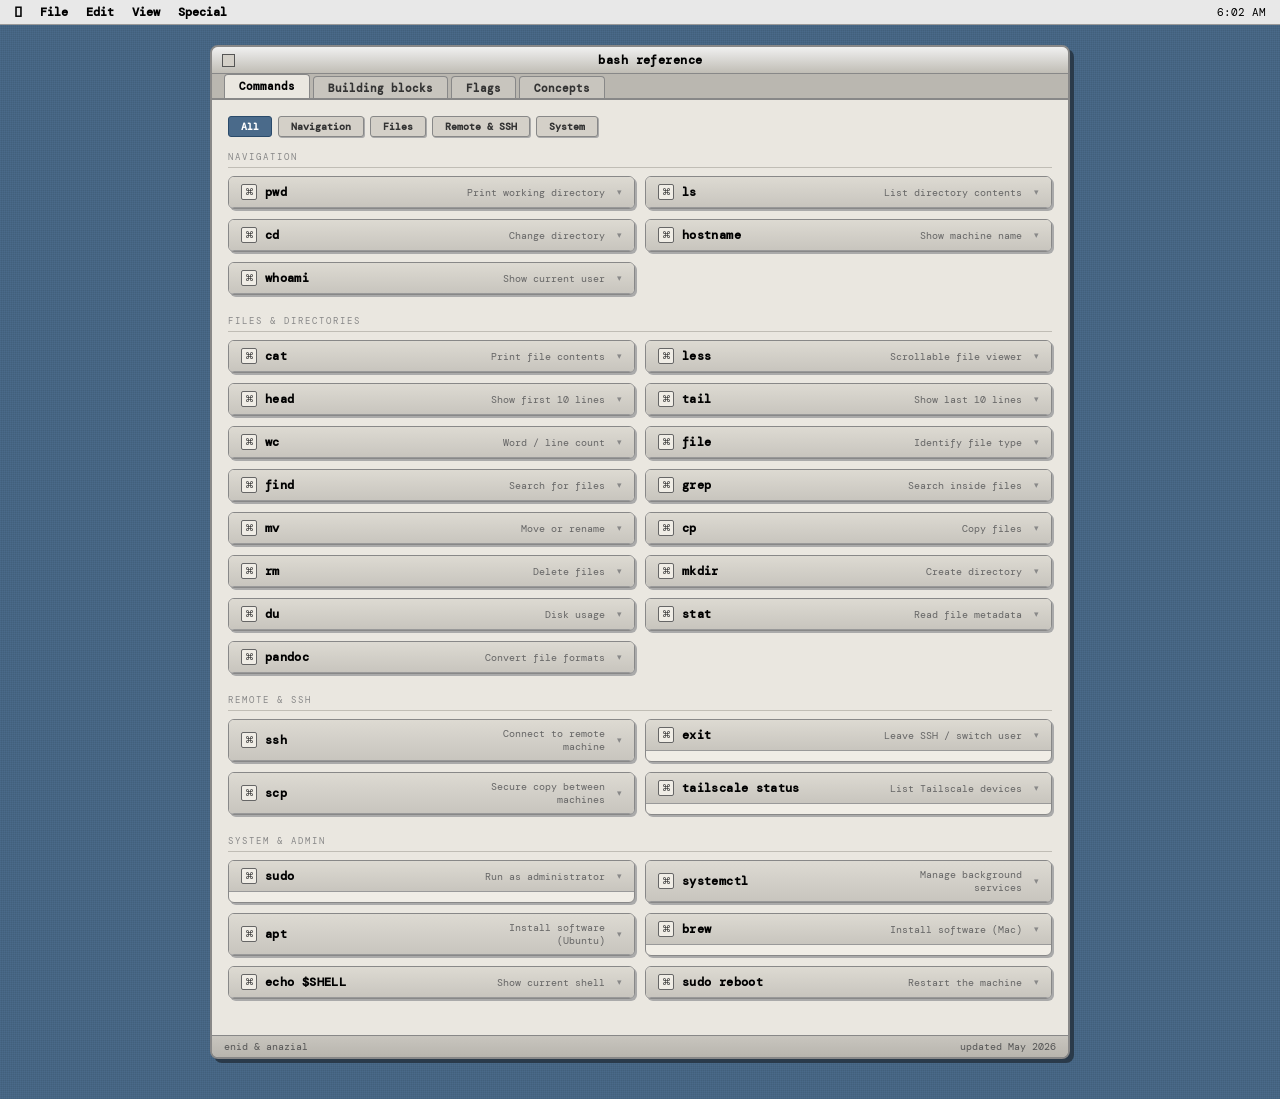
==== commit 96e045e4: "Update bash-skills.html Theme changes:  Full At Ease / System 7 chrome — pinstripe desktop, menu b" ====
--- a/bash-skills.html
+++ b/bash-skills.html
@@ -1126,4 +1126,495 @@
             </div>
           </div>
 
-          <div class=
+          <div class="block-card">
+            <div class="block-header" onclick="toggleCard(this.closest('.block-card'))">
+              <div><div class="block-symbol">&amp;&amp;</div><div class="block-name">Run if previous succeeded</div></div>
+              <span class="chevron">▾</span>
+            </div>
+            <div class="block-detail">
+              <div class="dlabel">What it does</div>
+              <div class="dtext">Only runs the second command if the first one succeeded. Safer than semicolon for dependent commands.</div>
+              <div class="dlabel">Example</div>
+              <code class="dcode">$ sudo apt update && sudo apt upgrade nginx</code>
+              <div class="dlabel">Tip</div>
+              <div class="dtext">If apt update fails, the upgrade won't run. Good for safety.</div>
+            </div>
+          </div>
+
+          <div class="block-card">
+            <div class="block-header" onclick="toggleCard(this.closest('.block-card'))">
+              <div><div class="block-symbol">|</div><div class="block-name">Pipe -- chain commands</div></div>
+              <span class="chevron">▾</span>
+            </div>
+            <div class="block-detail">
+              <div class="dlabel">What it does</div>
+              <div class="dtext">Takes the output of one command and feeds it as input to the next.</div>
+              <div class="dlabel">Example</div>
+              <code class="dcode">$ cat file.txt | grep "session"
+$ ls | wc -l</code>
+              <div class="dlabel">Tip</div>
+              <div class="dtext">The second example counts how many files are in a directory.</div>
+            </div>
+          </div>
+
+          <div class="block-card">
+            <div class="block-header" onclick="toggleCard(this.closest('.block-card'))">
+              <div><div class="block-symbol">$()</div><div class="block-name">Command substitution</div></div>
+              <span class="chevron">▾</span>
+            </div>
+            <div class="block-detail">
+              <div class="dlabel">What it does</div>
+              <div class="dtext">Runs a command inside the parentheses and uses its output as a value in another command.</div>
+              <div class="dlabel">Example</div>
+              <code class="dcode">$ for f in $(find . -name "*.txt"); do
+    pandoc "$f" -o "${f%.txt}.md"
+  done</code>
+              <div class="dlabel">Tip</div>
+              <div class="dtext">The find command runs first, then its list of files is used by the for loop.</div>
+            </div>
+          </div>
+
+          <div class="block-card">
+            <div class="block-header" onclick="toggleCard(this.closest('.block-card'))">
+              <div><div class="block-symbol">&gt; and &gt;&gt;</div><div class="block-name">Redirect output to file</div></div>
+              <span class="chevron">▾</span>
+            </div>
+            <div class="block-detail">
+              <div class="dlabel">What it does</div>
+              <div class="dtext">Instead of printing to the terminal, sends output to a file.</div>
+              <div class="dlabel">Example</div>
+              <code class="dcode">$ echo "hello" > file.txt
+$ cat log.txt >> archive.txt</code>
+              <div class="dlabel">Difference</div>
+              <div class="dtext">&gt; overwrites the file. &gt;&gt; appends to the end without overwriting.</div>
+            </div>
+          </div>
+
+          <div class="block-card">
+            <div class="block-header" onclick="toggleCard(this.closest('.block-card'))">
+              <div><div class="block-symbol">\</div><div class="block-name">Escape -- handle spaces</div></div>
+              <span class="chevron">▾</span>
+            </div>
+            <div class="block-detail">
+              <div class="dlabel">What it does</div>
+              <div class="dtext">Escapes the next character. Most commonly used to handle spaces in file or directory names.</div>
+              <div class="dlabel">Example</div>
+              <code class="dcode">$ cd My\ Documents
+$ mv file.md 00\ Human/001\ To\ Be\ Sorted/</code>
+              <div class="dlabel">Tip</div>
+              <div class="dtext">Alternatively, wrap the whole path in quotes: cd "My Documents"</div>
+            </div>
+          </div>
+
+        </div>
+      </div>
+
+      <div class="section">
+        <div class="section-title">Scripting</div>
+        <div class="block-grid">
+          <div class="block-card">
+            <div class="block-header" onclick="toggleCard(this.closest('.block-card'))">
+              <div><div class="block-symbol">for loop</div><div class="block-name">Repeat for each item</div></div>
+              <span class="chevron">▾</span>
+            </div>
+            <div class="block-detail">
+              <div class="dlabel">What it does</div>
+              <div class="dtext">Repeats a command for each item in a list. The variable (f) takes the value of each item in turn.</div>
+              <div class="dlabel">Pattern</div>
+              <code class="dcode">for f in *.rtf; do
+  pandoc "$f" -o "${f%.rtf}.md"
+done</code>
+              <div class="dlabel">Breaking it down</div>
+              <div class="dtext">for f in *.rtf -- loop through every rtf file, calling it f each time. do...done -- wraps the commands to run on each. ${f%.rtf} -- strips the .rtf extension from the filename.</div>
+            </div>
+          </div>
+        </div>
+      </div>
+
+    </div>
+  </div>
+
+  <!-- ══ FLAGS ══ -->
+  <div class="tab-panel" id="tab-flags">
+    <div class="content">
+      <p style="font-size:11px;color:#888;margin-bottom:14px;">Common flags and which commands use them. Click a command chip to jump to that command.</p>
+      <div class="flag-grid">
+
+        <div class="flag-card" id="flag--r">
+          <div class="flag-name">-r</div>
+          <div class="flag-meaning">Recursive -- apply to directories and everything inside them</div>
+          <div class="flag-used">Used in</div>
+          <div class="cmd-chips">
+            <span class="cmd-chip" onclick="goToCmd('cp')">cp</span>
+            <span class="cmd-chip" onclick="goToCmd('rm')">rm</span>
+            <span class="cmd-chip" onclick="goToCmd('scp')">scp</span>
+            <span class="cmd-chip" onclick="goToCmd('grep')">grep</span>
+          </div>
+        </div>
+
+        <div class="flag-card" id="flag--a">
+          <div class="flag-name">-a</div>
+          <div class="flag-meaning">All -- include hidden files (those starting with .)</div>
+          <div class="flag-used">Used in</div>
+          <div class="cmd-chips"><span class="cmd-chip" onclick="goToCmd('ls')">ls</span></div>
+        </div>
+
+        <div class="flag-card" id="flag--l">
+          <div class="flag-name">-l</div>
+          <div class="flag-meaning">Long format -- show detailed info (permissions, size, date)</div>
+          <div class="flag-used">Used in</div>
+          <div class="cmd-chips">
+            <span class="cmd-chip" onclick="goToCmd('ls')">ls</span>
+            <span class="cmd-chip" onclick="goToCmd('wc')">wc</span>
+          </div>
+        </div>
+
+        <div class="flag-card" id="flag--lah">
+          <div class="flag-name">-lah</div>
+          <div class="flag-meaning">Combined: long format + all files + human-readable sizes. The most common ls combo.</div>
+          <div class="flag-used">Used in</div>
+          <div class="cmd-chips"><span class="cmd-chip" onclick="goToCmd('ls')">ls</span></div>
+        </div>
+
+        <div class="flag-card" id="flag--h">
+          <div class="flag-name">-h</div>
+          <div class="flag-meaning">Human readable -- show sizes in KB, MB, GB instead of raw bytes</div>
+          <div class="flag-used">Used in</div>
+          <div class="cmd-chips">
+            <span class="cmd-chip" onclick="goToCmd('ls')">ls</span>
+            <span class="cmd-chip" onclick="goToCmd('du')">du</span>
+          </div>
+        </div>
+
+        <div class="flag-card" id="flag--f">
+          <div class="flag-name">-f</div>
+          <div class="flag-meaning">Force -- skip confirmation prompts and override protections</div>
+          <div class="flag-used">Used in</div>
+          <div class="cmd-chips"><span class="cmd-chip" onclick="goToCmd('rm')">rm</span></div>
+        </div>
+
+        <div class="flag-card" id="flag--i">
+          <div class="flag-name">-i</div>
+          <div class="flag-meaning">Interactive -- ask for confirmation before each action</div>
+          <div class="flag-used">Used in</div>
+          <div class="cmd-chips">
+            <span class="cmd-chip" onclick="goToCmd('rm')">rm</span>
+            <span class="cmd-chip" onclick="goToCmd('grep')">grep</span>
+          </div>
+        </div>
+
+        <div class="flag-card" id="flag--s">
+          <div class="flag-name">-s</div>
+          <div class="flag-meaning">Summary -- show total only, not line-by-line breakdown</div>
+          <div class="flag-used">Used in</div>
+          <div class="cmd-chips"><span class="cmd-chip" onclick="goToCmd('du')">du</span></div>
+        </div>
+
+        <div class="flag-card" id="flag--n">
+          <div class="flag-name">-n</div>
+          <div class="flag-meaning">Number -- specify how many lines to show</div>
+          <div class="flag-used">Used in</div>
+          <div class="cmd-chips">
+            <span class="cmd-chip" onclick="goToCmd('head')">head</span>
+            <span class="cmd-chip" onclick="goToCmd('tail')">tail</span>
+          </div>
+        </div>
+
+        <div class="flag-card" id="flag--w">
+          <div class="flag-name">-w</div>
+          <div class="flag-meaning">Words -- count words instead of lines</div>
+          <div class="flag-used">Used in</div>
+          <div class="cmd-chips"><span class="cmd-chip" onclick="goToCmd('wc')">wc</span></div>
+        </div>
+
+        <div class="flag-card" id="flag--o">
+          <div class="flag-name">-o</div>
+          <div class="flag-meaning">Output -- specify the output file or destination</div>
+          <div class="flag-used">Used in</div>
+          <div class="cmd-chips"><span class="cmd-chip" onclick="goToCmd('pandoc')">pandoc</span></div>
+        </div>
+
+        <div class="flag-card" id="flag--c">
+          <div class="flag-name">-c</div>
+          <div class="flag-meaning">Custom format -- print only the fields you specify using % placeholders (GNU stat / Ubuntu only)</div>
+          <div class="flag-used">Used in</div>
+          <div class="cmd-chips"><span class="cmd-chip" onclick="goToCmd('stat')">stat</span></div>
+          <div class="flag-used" style="margin-top:12px;">stat format specifiers</div>
+          <div class="spec-grid">
+            <span class="spec-key">%a</span><span class="spec-val">Octal permissions (e.g. 644)</span>
+            <span class="spec-key">%A</span><span class="spec-val">Symbolic permissions (e.g. -rw-r--r--)</span>
+            <span class="spec-key">%n</span><span class="spec-val">File name</span>
+            <span class="spec-key">%s</span><span class="spec-val">Size in bytes</span>
+            <span class="spec-key">%U</span><span class="spec-val">Owner username</span>
+            <span class="spec-key">%G</span><span class="spec-val">Group name</span>
+            <span class="spec-key">%F</span><span class="spec-val">File type (e.g. "regular file")</span>
+            <span class="spec-key">%i</span><span class="spec-val">Inode number</span>
+            <span class="spec-key">%h</span><span class="spec-val">Number of hard links</span>
+            <span class="spec-key">%x</span><span class="spec-val">Last accessed time</span>
+            <span class="spec-key">%y</span><span class="spec-val">Last modified time</span>
+          </div>
+        </div>
+
+        <div class="flag-card" id="flag--exec">
+          <div class="flag-name">-exec</div>
+          <div class="flag-meaning">Execute -- run a command on each result found. {} is the placeholder for the current file</div>
+          <div class="flag-used">Used in</div>
+          <div class="cmd-chips"><span class="cmd-chip" onclick="goToCmd('find')">find</span></div>
+        </div>
+
+        <div class="flag-card" id="flag--name">
+          <div class="flag-name">-name</div>
+          <div class="flag-meaning">Match by filename -- supports wildcards like *.md</div>
+          <div class="flag-used">Used in</div>
+          <div class="cmd-chips"><span class="cmd-chip" onclick="goToCmd('find')">find</span></div>
+        </div>
+
+        <div class="flag-card" id="flag--type">
+          <div class="flag-name">-type</div>
+          <div class="flag-meaning">Filter by file type. f = regular file, d = directory, l = symlink</div>
+          <div class="flag-used">Used in</div>
+          <div class="cmd-chips"><span class="cmd-chip" onclick="goToCmd('find')">find</span></div>
+        </div>
+
+      </div>
+    </div>
+  </div>
+
+  <!-- ══ CONCEPTS ══ -->
+  <div class="tab-panel" id="tab-concepts">
+    <div class="content">
+      <p style="font-size:11px;color:#888;margin-bottom:14px;">The bigger ideas behind the commands. Click to expand.</p>
+      <div class="concept-grid">
+
+        <div class="concept-card">
+          <div class="concept-header" onclick="toggleCard(this.closest('.concept-card'))">
+            <div><div class="concept-term">CLI</div><div class="concept-sub">Command Line Interface</div></div>
+            <span class="chevron">▾</span>
+          </div>
+          <div class="concept-detail">
+            <div class="dtext">A text-based way to interact with a computer. You type commands, the computer responds with text. The alternative is a GUI (Graphical User Interface) where you click around. The CLI feels less intuitive at first but is far more powerful and scriptable.</div>
+          </div>
+        </div>
+
+        <div class="concept-card">
+          <div class="concept-header" onclick="toggleCard(this.closest('.concept-card'))">
+            <div><div class="concept-term">Shell</div><div class="concept-sub">bash vs zsh</div></div>
+            <span class="chevron">▾</span>
+          </div>
+          <div class="concept-detail">
+            <div class="dtext">The shell is the program that reads your commands and runs them. bash is the default on Ubuntu, zsh is the default on modern macOS. They are almost identical for everyday use -- the differences only matter in advanced scripting.</div>
+            <code class="dcode" style="margin-top:8px;">Mac prompt:    %
+Ubuntu prompt: $
+Root prompt:   #</code>
+          </div>
+        </div>
+
+        <div class="concept-card">
+          <div class="concept-header" onclick="toggleCard(this.closest('.concept-card'))">
+            <div><div class="concept-term">Absolute vs relative paths</div><div class="concept-sub">Where you start from matters</div></div>
+            <span class="chevron">▾</span>
+          </div>
+          <div class="concept-detail">
+            <div class="dtext">An absolute path starts from the root of the filesystem and always works from anywhere. A relative path starts from wherever you currently are.</div>
+            <code class="dcode" style="margin-top:8px;">Absolute: /var/www/html/index.html
+Relative: documents/index.html</code>
+          </div>
+        </div>
+
+        <div class="concept-card">
+          <div class="concept-header" onclick="toggleCard(this.closest('.concept-card'))">
+            <div><div class="concept-term">sudo &amp; root</div><div class="concept-sub">Admin privileges</div></div>
+            <span class="chevron">▾</span>
+          </div>
+          <div class="concept-detail">
+            <div class="dtext">Root is the all-powerful admin account on Linux -- it can do anything, including break things. sudo (superuser do) lets your regular user borrow root power for a single command. sudo su switches you fully into root -- your prompt changes from $ to #. Always exit back out when done.</div>
+          </div>
+        </div>
+
+        <div class="concept-card">
+          <div class="concept-header" onclick="toggleCard(this.closest('.concept-card'))">
+            <div><div class="concept-term">File permissions</div><div class="concept-sub">Who can do what</div></div>
+            <span class="chevron">▾</span>
+          </div>
+          <div class="concept-detail">
+            <div class="dtext">Every file has permissions for three groups: owner, group, and others. Each group can have read (r), write (w), and execute (x) rights. These appear symbolically in ls -l or as octal numbers with stat.</div>
+            <code class="dcode" style="margin-top:8px;">-rw-r--r--  →  644
+drwxr-xr-x  →  755
+-rw-------  →  600  (private)</code>
+            <div class="dtext" style="margin-top:8px;">The first character is the file type: - for file, d for directory, l for symlink.</div>
+          </div>
+        </div>
+
+        <div class="concept-card">
+          <div class="concept-header" onclick="toggleCard(this.closest('.concept-card'))">
+            <div><div class="concept-term">Hidden files</div><div class="concept-sub">Dotfiles</div></div>
+            <span class="chevron">▾</span>
+          </div>
+          <div class="concept-detail">
+            <div class="dtext">Any file or directory starting with . is hidden from ls by default. Configuration files are often hidden this way. Use ls -a to see them.</div>
+            <code class="dcode" style="margin-top:8px;">~/.openclaw
+~/.config
+~/.gitconfig</code>
+          </div>
+        </div>
+
+        <div class="concept-card">
+          <div class="concept-header" onclick="toggleCard(this.closest('.concept-card'))">
+            <div><div class="concept-term">Package managers</div><div class="concept-sub">brew and apt</div></div>
+            <span class="chevron">▾</span>
+          </div>
+          <div class="concept-detail">
+            <div class="dtext">Package managers install, update, and remove software from a central repository. Think of them as app stores for the terminal. brew on Mac, apt on Ubuntu.</div>
+            <code class="dcode" style="margin-top:8px;">Mac:    brew install helix
+Ubuntu: sudo apt install helix</code>
+          </div>
+        </div>
+
+        <div class="concept-card">
+          <div class="concept-header" onclick="toggleCard(this.closest('.concept-card'))">
+            <div><div class="concept-term">Git &amp; .git</div><div class="concept-sub">Version control</div></div>
+            <span class="chevron">▾</span>
+          </div>
+          <div class="concept-detail">
+            <div class="dtext">Git is a version control system -- a time machine for your files. It tracks every change so you can go back in time. The .git directory is a hidden folder Git creates inside any repository to store this history. It contains write-protected files which is why rm -r asks for confirmation.</div>
+          </div>
+        </div>
+
+        <div class="concept-card">
+          <div class="concept-header" onclick="toggleCard(this.closest('.concept-card'))">
+            <div><div class="concept-term">nginx</div><div class="concept-sub">Web server</div></div>
+            <span class="chevron">▾</span>
+          </div>
+          <div class="concept-detail">
+            <div class="dtext">nginx is a web server -- a program that listens for browser requests and serves files in response. It runs as a background service managed by systemctl. By default it serves files from /var/www/html/ and index.html loads automatically when you visit the root URL.</div>
+          </div>
+        </div>
+
+        <div class="concept-card">
+          <div class="concept-header" onclick="toggleCard(this.closest('.concept-card'))">
+            <div><div class="concept-term">LTS</div><div class="concept-sub">Long Term Support</div></div>
+            <span class="chevron">▾</span>
+          </div>
+          <div class="concept-detail">
+            <div class="dtext">LTS versions of software are supported with security updates for a longer period (5 years for Ubuntu). They are more stable and predictable than cutting-edge releases. Ubuntu 24.04 LTS (Noble Numbat) is what Enid runs.</div>
+          </div>
+        </div>
+
+        <div class="concept-card">
+          <div class="concept-header" onclick="toggleCard(this.closest('.concept-card'))">
+            <div><div class="concept-term">.bak convention</div><div class="concept-sub">Keeping backups</div></div>
+            <span class="chevron">▾</span>
+          </div>
+          <div class="concept-detail">
+            <div class="dtext">Adding .bak to a filename is a common convention meaning "backup". The file is still there if you need it but programs and servers won't pick it up automatically. Better than deleting something you might want later.</div>
+            <code class="dcode" style="margin-top:8px;">$ mv index.nginx-debian.html index.nginx-debian.html.bak</code>
+          </div>
+        </div>
+
+        <div class="concept-card">
+          <div class="concept-header" onclick="toggleCard(this.closest('.concept-card'))">
+            <div><div class="concept-term">Tailscale &amp; SSH</div><div class="concept-sub">Private networking</div></div>
+            <span class="chevron">▾</span>
+          </div>
+          <div class="concept-detail">
+            <div class="dtext">SSH creates an encrypted tunnel to a remote machine. Tailscale creates a private network between your devices so you can SSH using hostnames instead of IPs, and services like nginx are only reachable by your tailnet devices -- not the public internet.</div>
+          </div>
+        </div>
+
+        <div class="concept-card">
+          <div class="concept-header" onclick="toggleCard(this.closest('.concept-card'))">
+            <div><div class="concept-term">Markdown</div><div class="concept-sub">.md files</div></div>
+            <span class="chevron">▾</span>
+          </div>
+          <div class="concept-detail">
+            <div class="dtext">Markdown is a simple text formatting language. Files end in .md. # makes a heading, ** makes bold, - makes a bullet. It is human-readable as plain text and also renders nicely in many apps. Commonly used for documentation and README files.</div>
+          </div>
+        </div>
+
+        <div class="concept-card">
+          <div class="concept-header" onclick="toggleCard(this.closest('.concept-card'))">
+            <div><div class="concept-term">Symlinks</div><div class="concept-sub">Symbolic links</div></div>
+            <span class="chevron">▾</span>
+          </div>
+          <div class="concept-detail">
+            <div class="dtext">A symlink is a file that points to another file or directory -- like a shortcut. The OS transparently redirects you to the target when you open it. Shows up as l in ls -l and in stat output.</div>
+            <code class="dcode" style="margin-top:8px;">lrwxrwxrwx  python -> python3.11
+
+$ ln -s /path/to/target my-shortcut</code>
+            <div class="dtext" style="margin-top:8px;">If the target is deleted, the symlink breaks (dangling symlink). A hard link points to the data directly and stays valid even if the original is removed.</div>
+          </div>
+        </div>
+
+      </div>
+    </div>
+  </div>
+
+  <div class="win-footer">
+    <span>enid &amp; anazial</span>
+    <span id="footer-date">updated May 2026</span>
+  </div>
+
+</div>
+</div>
+
+<script>
+function toggleCard(el) { el.classList.toggle('open'); }
+
+function switchTab(name, el) {
+  document.querySelectorAll('.tab').forEach(t => t.classList.remove('active'));
+  document.querySelectorAll('.tab-panel').forEach(p => p.classList.remove('active'));
+  el.classList.add('active');
+  document.getElementById('tab-' + name).classList.add('active');
+}
+
+function filterCmd(cat, el) {
+  document.querySelectorAll('.fpill').forEach(p => p.classList.remove('active'));
+  el.classList.add('active');
+  document.querySelectorAll('#tab-commands .section').forEach(s => {
+    s.classList.toggle('hidden', cat !== 'all' && s.dataset.cat !== cat);
+  });
+}
+
+function goToFlag(flag) {
+  const flagsTab = document.querySelector('.tab[onclick*="flags"]');
+  switchTab('flags', flagsTab);
+  const id = 'flag-' + flag;
+  const card = document.getElementById(id);
+  if (!card) return;
+  document.querySelectorAll('.flag-card').forEach(c => c.classList.remove('highlight'));
+  card.classList.add('highlight');
+  card.scrollIntoView({ behavior: 'smooth', block: 'center' });
+  setTimeout(() => card.classList.remove('highlight'), 2000);
+}
+
+function goToCmd(cmd) {
+  const commandsTab = document.querySelector('.tab[onclick*="commands"]');
+  switchTab('commands', commandsTab);
+  document.querySelectorAll('#tab-commands .section').forEach(s => s.classList.remove('hidden'));
+  document.querySelectorAll('.fpill').forEach(p => p.classList.remove('active'));
+  document.querySelector('.fpill[onclick*="all"]').classList.add('active');
+  const cards = document.querySelectorAll('#tab-commands .card');
+  for (const card of cards) {
+    const cmdEl = card.querySelector('.card-cmd');
+    if (cmdEl && cmdEl.textContent.trim() === cmd) {
+      card.classList.add('open');
+      card.scrollIntoView({ behavior: 'smooth', block: 'center' });
+      break;
+    }
+  }
+}
+
+// live clock
+function tick() {
+  const now = new Date();
+  let h = now.getHours(), m = now.getMinutes();
+  const ampm = h >= 12 ? 'PM' : 'AM';
+  h = h % 12 || 12;
+  document.getElementById('clock').textContent =
+    h + ':' + String(m).padStart(2,'0') + ' ' + ampm;
+}
+tick();
+setInterval(tick, 10000);
+</script>
+</body>
+</html>
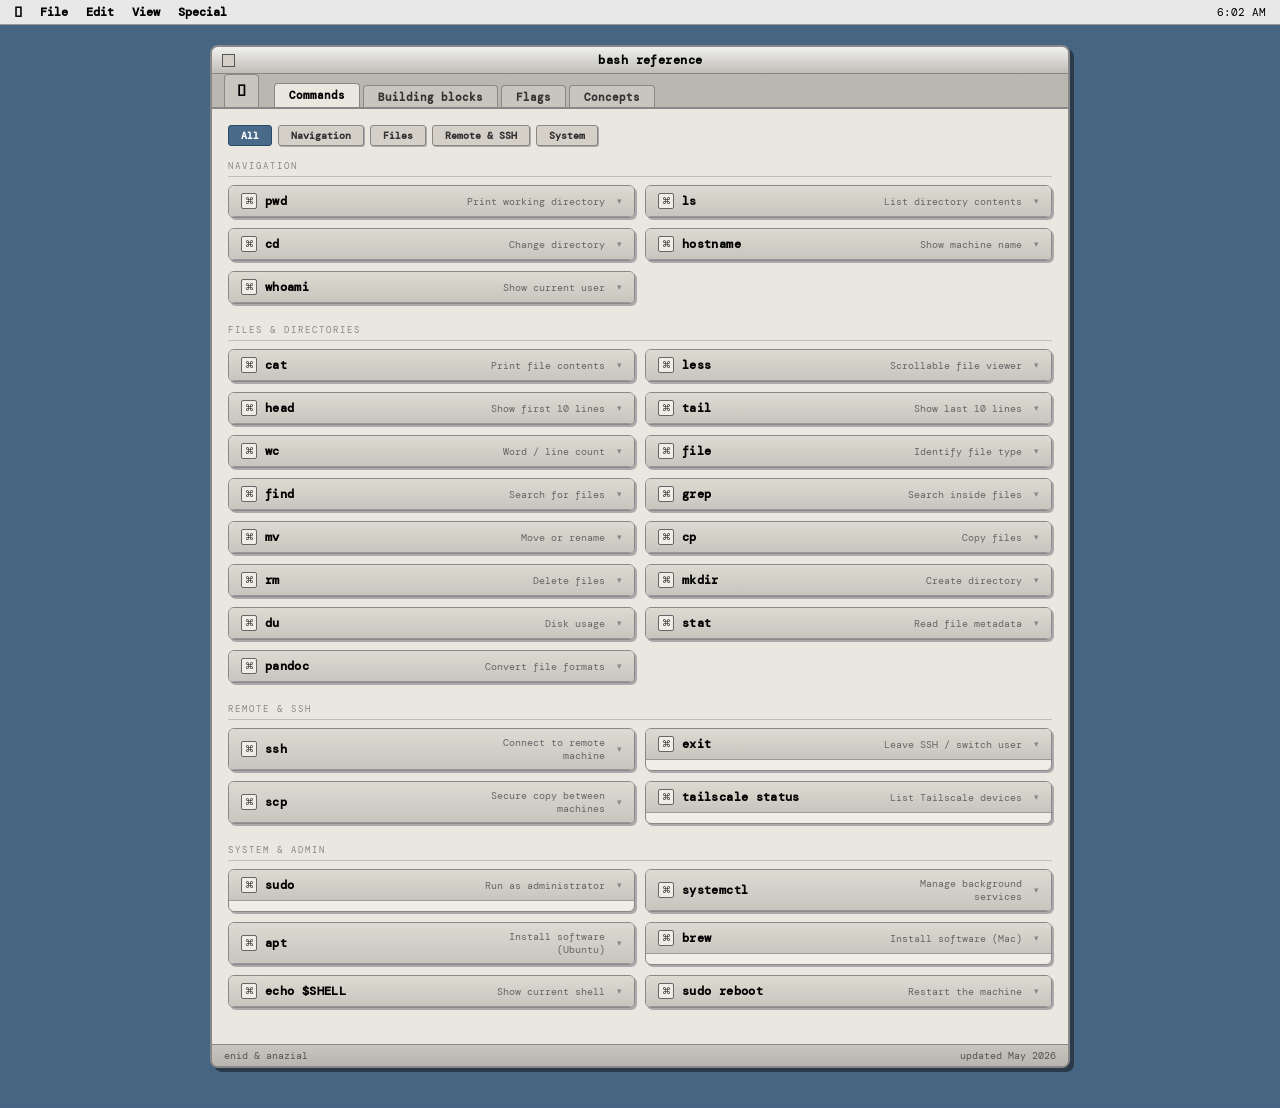
==== commit ba1f0fb2: "Add home button to tab nav on both module pages" ====
--- a/bash-skills.html
+++ b/bash-skills.html
@@ -4,7 +4,14 @@
 <meta charset="UTF-8">
 <meta name="viewport" content="width=device-width, initial-scale=1.0">
 <title>bash reference</title>
-<link href="https://fonts.googleapis.com/css2?family=DM+Mono:ital,wght@0,300;0,400;0,500;1,300&family=DM+Serif+Display:ital@0;1&display=swap" rel="stylesheet">
+  <link rel="apple-touch-icon" sizes="180x180" href="apple-touch-icon.png">
+  <link rel="icon" type="image/gif" sizes="48x48" href="favicon-48.gif">
+  <link rel="icon" type="image/gif" sizes="32x32" href="favicon-32.gif">
+  <link rel="icon" type="image/png" sizes="32x32" href="favicon-32x32.png">
+  <link rel="icon" type="image/png" sizes="16x16" href="favicon-16x16.png">
+  <link rel="icon" type="image/x-icon" href="favicon.ico">
+  <link rel="manifest" href="site.webmanifest">
+  <link href="https://fonts.googleapis.com/css2?family=DM+Mono:ital,wght@0,300;0,400;0,500;1,300&family=DM+Serif+Display:ital@0;1&display=swap" rel="stylesheet">
 <style>
 *, *::before, *::after { box-sizing: border-box; margin: 0; padding: 0; }
 
@@ -358,6 +365,10 @@
   justify-content: space-between;
   user-select: none;
 }
+
+.home-tab { text-decoration: none; font-size: 15px; padding: 6px 12px; color: var(--muted); transition: color 0.15s; border-bottom: 2px solid transparent; }
+.home-tab:hover { color: var(--accent); border-bottom-color: transparent; }
+.tab-divider { width: 1px; background: var(--border); margin: 6px 4px; align-self: stretch; display: inline-block; }
 </style>
 </head>
 <body>
@@ -380,6 +391,8 @@
   </div>
 
   <div class="tab-nav">
+    <a href="index.html" class="tab home-tab" title="Back to learning .log">&#63743;</a>
+    <span class="tab-divider"></span>
     <div class="tab active" onclick="switchTab('commands',this)">Commands</div>
     <div class="tab" onclick="switchTab('blocks',this)">Building blocks</div>
     <div class="tab" onclick="switchTab('flags',this)">Flags</div>
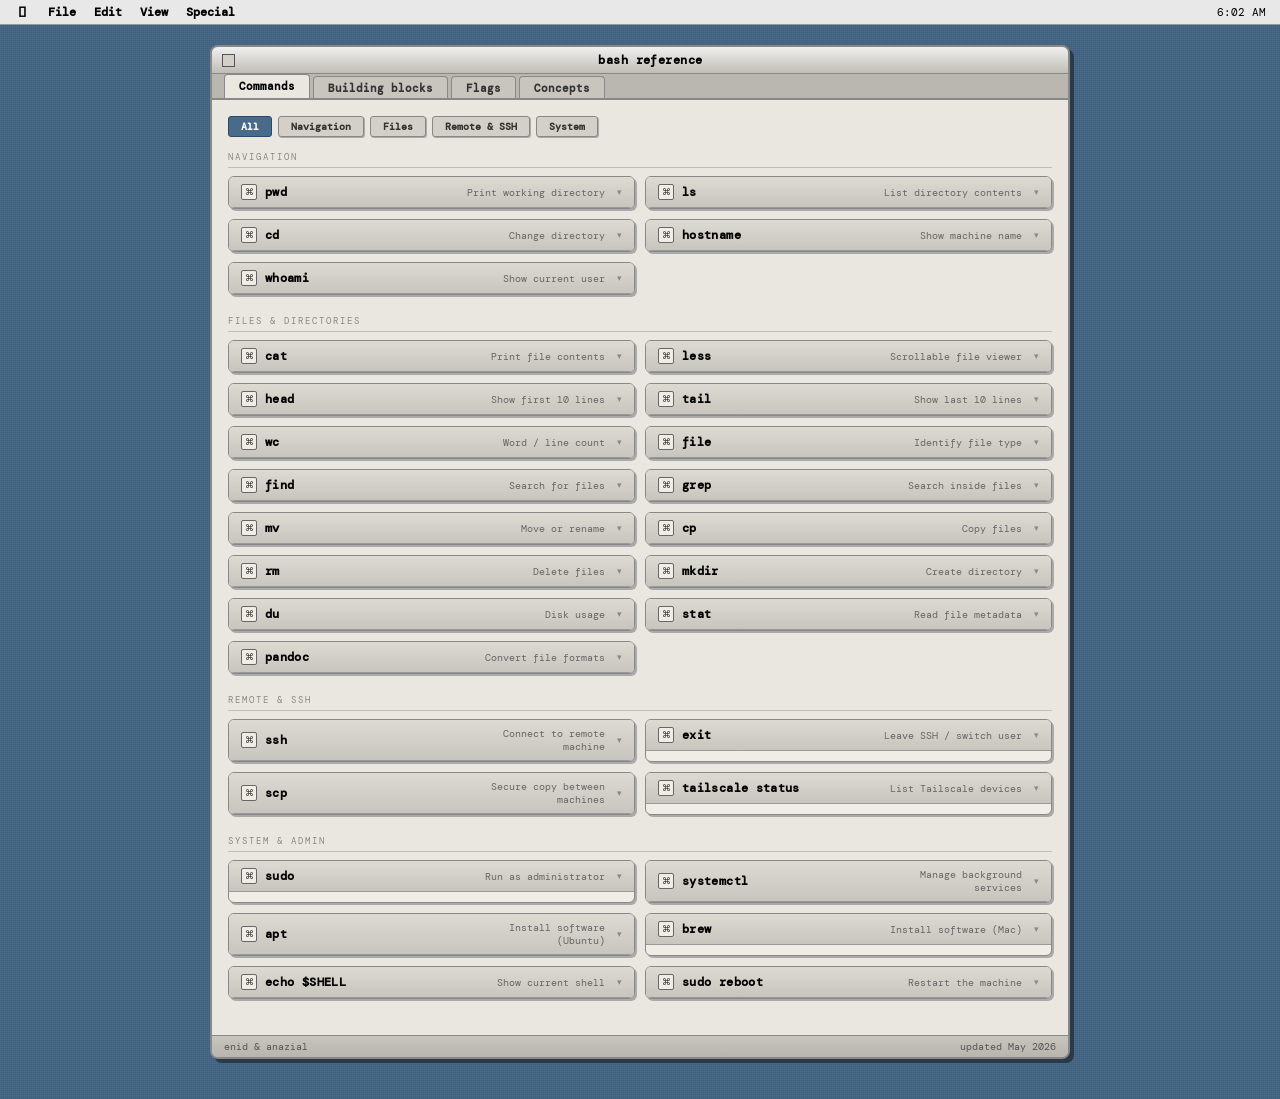
==== commit 8ec1f457: "Apple menu dropdown for navigation -- remove home tab from tab bar" ====
--- a/bash-skills.html
+++ b/bash-skills.html
@@ -369,12 +369,63 @@
 .home-tab { text-decoration: none; font-size: 15px; padding: 6px 12px; color: var(--muted); transition: color 0.15s; border-bottom: 2px solid transparent; }
 .home-tab:hover { color: var(--accent); border-bottom-color: transparent; }
 .tab-divider { width: 1px; background: var(--border); margin: 6px 4px; align-self: stretch; display: inline-block; }
+
+/* APPLE MENU DROPDOWN */
+.apple-menu { position: relative; display: inline-block; }
+.apple-menu .apple {
+  font-size: 14px;
+  cursor: pointer;
+  user-select: none;
+  padding: 0 4px;
+}
+.apple-dropdown {
+  display: none;
+  position: absolute;
+  top: 100%;
+  left: 0;
+  background: #e8e8e8;
+  border: 1.5px solid #888;
+  border-top: none;
+  box-shadow: 2px 2px 0 #aaa;
+  min-width: 180px;
+  z-index: 200;
+  font-weight: normal;
+}
+.apple-menu:hover .apple-dropdown,
+.apple-menu.open .apple-dropdown { display: block; }
+.apple-dropdown a,
+.apple-dropdown div {
+  display: block;
+  padding: 4px 16px;
+  font-size: 12px;
+  color: #000;
+  text-decoration: none;
+  cursor: pointer;
+  white-space: nowrap;
+}
+.apple-dropdown a:hover,
+.apple-dropdown div:hover { background: #4a6a8a; color: #fff; }
+.apple-divider {
+  border: none;
+  border-top: 1px solid #aaa;
+  margin: 2px 0;
+  padding: 0;
+}
+.apple-divider:hover { background: none !important; }
+
 </style>
 </head>
 <body>
 
 <div class="menubar">
-  <span class="apple">&#63743;</span>
+  <div class="apple-menu">
+    <span class="apple">&#63743;</span>
+    <div class="apple-dropdown">
+      <a href="index.html">Return to learning .log</a>
+      <hr class="apple-divider">
+      <div onclick="void(0)">About this page</div>
+    </div>
+  </div>
   <span>File</span>
   <span>Edit</span>
   <span>View</span>
@@ -391,8 +442,6 @@
   </div>
 
   <div class="tab-nav">
-    <a href="index.html" class="tab home-tab" title="Back to learning .log">&#63743;</a>
-    <span class="tab-divider"></span>
     <div class="tab active" onclick="switchTab('commands',this)">Commands</div>
     <div class="tab" onclick="switchTab('blocks',this)">Building blocks</div>
     <div class="tab" onclick="switchTab('flags',this)">Flags</div>
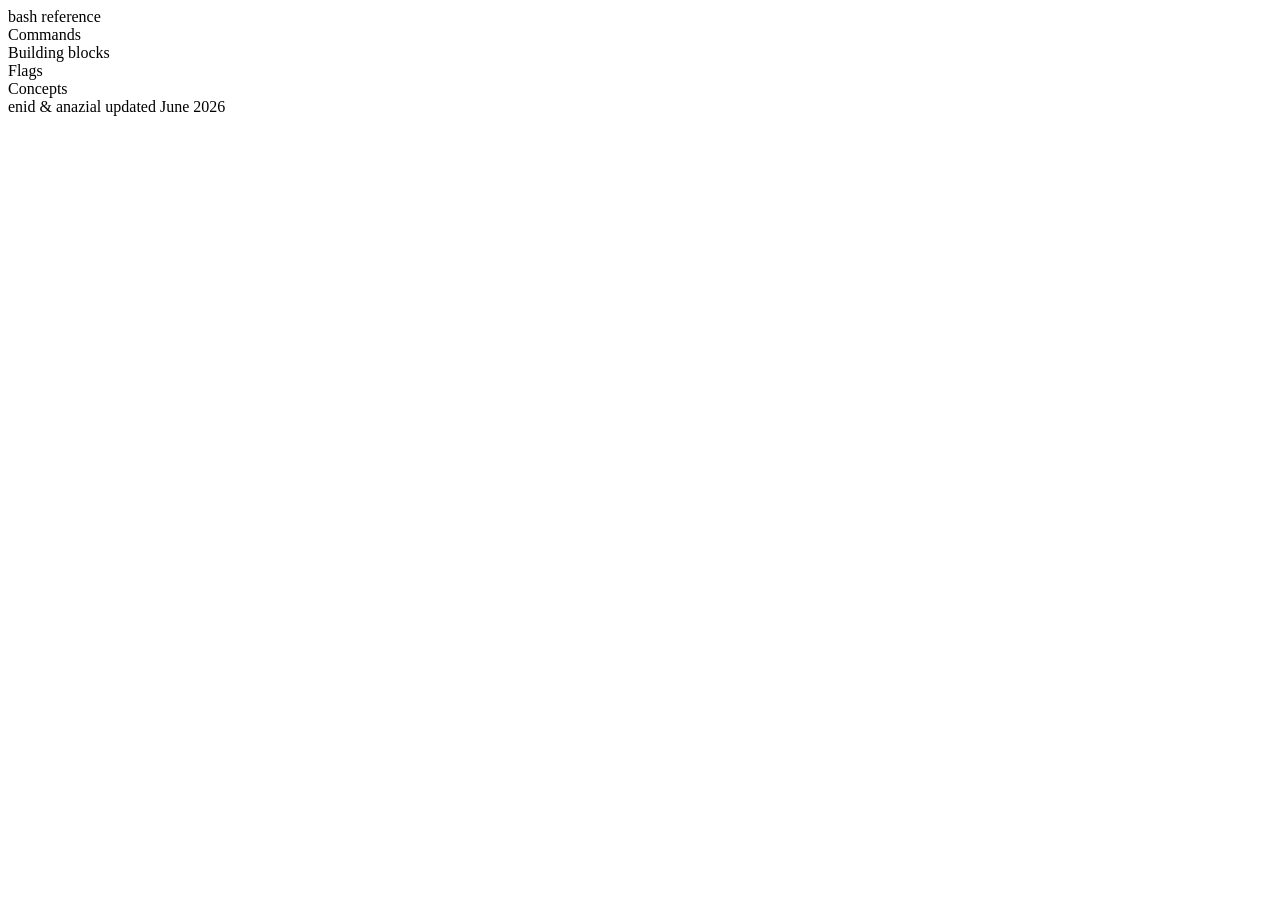
==== commit e63a67fc: "Convert pages to thin shells using shared assets - bash-skills/databases render entirely from data.j" ====
--- a/bash-skills.html
+++ b/bash-skills.html
@@ -12,426 +12,11 @@
   <link rel="icon" type="image/x-icon" href="favicon.ico">
   <link rel="manifest" href="site.webmanifest">
   <link href="https://fonts.googleapis.com/css2?family=DM+Mono:ital,wght@0,300;0,400;0,500;1,300&family=DM+Serif+Display:ital@0;1&display=swap" rel="stylesheet">
-<style>
-*, *::before, *::after { box-sizing: border-box; margin: 0; padding: 0; }
+  <link rel="stylesheet" href="style.css">
+</head>
+<body data-page="bash">
 
-body {
-  background: #4a6a8a;
-  background-image:
-    repeating-linear-gradient(0deg, transparent, transparent 1px, rgba(0,0,0,0.05) 1px, rgba(0,0,0,0.05) 2px),
-    repeating-linear-gradient(90deg, transparent, transparent 1px, rgba(0,0,0,0.05) 1px, rgba(0,0,0,0.05) 2px);
-  background-size: 8px 8px;
-  min-height: 100vh;
-  padding: 0;
-  font-family: 'DM Mono', monospace;
-}
-
-/* ── MENU BAR ── */
-.menubar {
-  background: #e8e8e8;
-  border-bottom: 1px solid #999;
-  padding: 3px 14px;
-  font-size: 12px;
-  font-weight: bold;
-  display: flex;
-  gap: 18px;
-  align-items: center;
-  position: sticky;
-  top: 0;
-  z-index: 100;
-}
-.menubar .apple { font-size: 14px; }
-.menubar span { color: #000; cursor: default; user-select: none; }
-.menubar .clock { margin-left: auto; font-size: 11px; font-weight: normal; }
-
-/* ── DESKTOP PADDING ── */
-.desktop { padding: 20px 16px 40px; }
-
-/* ── WINDOW ── */
-.window {
-  background: #d4d0c8;
-  border-radius: 8px;
-  border: 2px solid #888;
-  box-shadow: 4px 4px 0 #2a3a4a;
-  overflow: hidden;
-  max-width: 860px;
-  margin: 0 auto;
-  animation: fadeUp 0.4s ease both;
-}
-@keyframes fadeUp { from { opacity:0; transform:translateY(12px); } to { opacity:1; transform:translateY(0); } }
-
-/* ── TITLE BAR ── */
-.titlebar {
-  background: linear-gradient(180deg, #f0f0f0 0%, #c0bdb5 100%);
-  border-bottom: 1px solid #888;
-  padding: 5px 10px;
-  display: flex;
-  align-items: center;
-  gap: 8px;
-  user-select: none;
-}
-.close-box { width: 13px; height: 13px; border: 1.5px solid #555; background: #d4d0c8; flex-shrink: 0; }
-.title-text {
-  font-size: 12px;
-  font-weight: bold;
-  color: #000;
-  flex: 1;
-  text-align: center;
-  letter-spacing: 0.04em;
-}
-
-/* ── TABS ── */
-.tab-nav {
-  background: #bab7b0;
-  border-bottom: 2px solid #888;
-  display: flex;
-  padding: 0 12px;
-  gap: 3px;
-  align-items: flex-end;
-  overflow-x: auto;
-  -webkit-overflow-scrolling: touch;
-}
-.tab {
-  background: #c8c5be;
-  border: 1.5px solid #888;
-  border-bottom: none;
-  border-radius: 4px 4px 0 0;
-  padding: 4px 14px 5px;
-  font-size: 11px;
-  font-weight: bold;
-  font-family: 'DM Mono', monospace;
-  color: #333;
-  cursor: pointer;
-  margin-bottom: -2px;
-  white-space: nowrap;
-  user-select: none;
-  transition: background 0.1s;
-}
-.tab:hover { background: #d0cdc6; }
-.tab.active {
-  background: #eae7e0;
-  border-bottom: 2px solid #eae7e0;
-  color: #000;
-  z-index: 1;
-}
-
-/* ── CONTENT ── */
-.content { background: #eae7e0; padding: 16px; }
-.tab-panel { display: none; }
-.tab-panel.active { display: block; }
-
-/* ── FILTER PILLS ── */
-.filter-row { display: flex; gap: 6px; flex-wrap: wrap; margin-bottom: 14px; }
-.fpill {
-  background: #d4d0c8;
-  border: 1.5px solid #888;
-  border-radius: 3px;
-  padding: 3px 12px;
-  font-size: 10px;
-  font-family: 'DM Mono', monospace;
-  font-weight: bold;
-  color: #333;
-  cursor: pointer;
-  box-shadow: 1px 1px 0 #aaa;
-  user-select: none;
-  transition: all 0.1s;
-}
-.fpill:hover { background: #c8c5be; }
-.fpill.active { background: #4a6a8a; color: #fff; border-color: #2a4a6a; box-shadow: none; }
-
-/* ── SECTION ── */
-.section { margin-bottom: 20px; }
-.section-title {
-  font-size: 9px;
-  text-transform: uppercase;
-  letter-spacing: 0.22em;
-  color: #888;
-  margin-bottom: 8px;
-  padding-bottom: 4px;
-  border-bottom: 1px solid #c0bdb5;
-}
-
-/* ── CARD GRID ── */
-.cards { display: grid; grid-template-columns: repeat(auto-fill, minmax(300px, 1fr)); gap: 10px; }
-
-/* ── CARD ── */
-.card {
-  background: #f0ede6;
-  border: 1.5px solid #888;
-  border-radius: 6px;
-  box-shadow: 2px 2px 0 #aaa;
-  overflow: hidden;
-  transition: box-shadow 0.1s, transform 0.1s;
-}
-.card:hover { box-shadow: 3px 3px 0 #888; }
-
-.card-header {
-  background: linear-gradient(180deg, #dddad2 0%, #c8c5be 100%);
-  border-bottom: 1px solid #999;
-  padding: 7px 12px;
-  display: flex;
-  align-items: center;
-  gap: 8px;
-  cursor: pointer;
-  user-select: none;
-}
-.card-icon {
-  width: 16px; height: 16px;
-  background: #f0ede6;
-  border: 1.5px solid #666;
-  border-radius: 2px;
-  display: inline-flex;
-  align-items: center;
-  justify-content: center;
-  font-size: 9px;
-  flex-shrink: 0;
-  color: #333;
-}
-.card-cmd { font-size: 12px; font-weight: bold; color: #000; letter-spacing: 0.03em; }
-.card-desc { font-size: 10px; color: #666; margin-left: auto; text-align: right; max-width: 140px; }
-.chevron { font-size: 9px; color: #888; transition: transform 0.2s; flex-shrink: 0; margin-left: 4px; }
-.card.open .chevron { transform: rotate(180deg); }
-
-.card-detail {
-  display: none;
-  padding: 10px 12px 12px;
-  font-size: 11px;
-  line-height: 1.75;
-  color: #1a1a1a;
-  user-select: text;
-  cursor: text;
-  animation: slideDown 0.15s ease;
-}
-@keyframes slideDown { from { opacity:0; transform:translateY(-3px); } to { opacity:1; transform:translateY(0); } }
-.card.open .card-detail { display: block; }
-
-.dlabel {
-  font-size: 9px;
-  text-transform: uppercase;
-  letter-spacing: 0.18em;
-  color: #888;
-  margin-top: 10px;
-  margin-bottom: 3px;
-}
-.dlabel:first-child { margin-top: 0; }
-.dtext { font-size: 11px; color: #222; line-height: 1.75; }
-
-.dcode {
-  display: block;
-  background: #1a1a1a;
-  color: #c8e0a8;
-  border: 1px solid #444;
-  border-radius: 3px;
-  padding: 7px 10px;
-  font-size: 10.5px;
-  font-family: 'DM Mono', monospace;
-  line-height: 1.65;
-  white-space: pre-wrap;
-  word-break: break-all;
-  overflow-wrap: break-word;
-  user-select: text;
-}
-
-.flag-row { display: flex; flex-wrap: wrap; gap: 4px; margin-top: 4px; }
-.flag-chip {
-  background: #d4d0c8;
-  border: 1.5px solid #888;
-  border-radius: 3px;
-  padding: 2px 9px;
-  font-size: 10px;
-  font-family: 'DM Mono', monospace;
-  color: #000;
-  cursor: pointer;
-  box-shadow: 1px 1px 0 #aaa;
-  transition: all 0.1s;
-  user-select: none;
-}
-.flag-chip:hover { background: #4a6a8a; color: #fff; border-color: #2a4a6a; box-shadow: none; }
-.flag-chip.lit { background: #4a6a8a; color: #fff; border-color: #2a4a6a; box-shadow: none; }
-
-/* ── FLAG INDEX ── */
-.flag-grid { display: grid; grid-template-columns: repeat(auto-fill, minmax(300px, 1fr)); gap: 10px; }
-.flag-card {
-  background: #f0ede6;
-  border: 1.5px solid #888;
-  border-radius: 6px;
-  box-shadow: 2px 2px 0 #aaa;
-  padding: 12px 14px;
-  transition: border-color 0.2s, background 0.2s;
-}
-.flag-card.highlight { background: #dde8f0; border-color: #4a6a8a; }
-.flag-name { font-size: 15px; font-weight: bold; color: #000; margin-bottom: 5px; letter-spacing: 0.04em; }
-.flag-meaning { font-size: 11px; color: #555; margin-bottom: 10px; line-height: 1.6; }
-.flag-used { font-size: 9px; text-transform: uppercase; letter-spacing: 0.18em; color: #888; margin-bottom: 5px; }
-.cmd-chips { display: flex; flex-wrap: wrap; gap: 4px; }
-.cmd-chip {
-  background: #4a6a8a;
-  color: #fff;
-  border: 1px solid #2a4a6a;
-  border-radius: 3px;
-  padding: 2px 9px;
-  font-size: 10px;
-  font-family: 'DM Mono', monospace;
-  cursor: pointer;
-  box-shadow: 1px 1px 0 #2a4a6a;
-  transition: all 0.1s;
-}
-.cmd-chip:hover { background: #2a4a6a; }
-
-/* specifier grid inside -c flag card */
-.spec-grid { display: grid; grid-template-columns: 36px 1fr; gap: 2px 10px; margin-top: 6px; font-size: 10px; line-height: 1.7; }
-.spec-key { color: #000; font-weight: bold; font-family: 'DM Mono', monospace; }
-.spec-val { color: #555; }
-
-/* ── CONCEPT CARDS ── */
-.concept-grid { display: grid; grid-template-columns: repeat(auto-fill, minmax(300px, 1fr)); gap: 10px; }
-.concept-card {
-  background: #f0ede6;
-  border: 1.5px solid #888;
-  border-left: 4px solid #4a6a8a;
-  border-radius: 6px;
-  box-shadow: 2px 2px 0 #aaa;
-  overflow: hidden;
-}
-.concept-header {
-  padding: 10px 12px;
-  cursor: pointer;
-  display: flex;
-  justify-content: space-between;
-  align-items: flex-start;
-  user-select: none;
-}
-.concept-header:hover { background: rgba(0,0,0,0.03); }
-.concept-term { font-size: 12px; font-weight: bold; color: #000; margin-bottom: 3px; }
-.concept-sub { font-size: 10px; color: #777; }
-.concept-detail {
-  display: none;
-  padding: 8px 12px 12px;
-  border-top: 1px solid #c8c5be;
-  background: #e8e5de;
-  font-size: 11px;
-  line-height: 1.75;
-  color: #222;
-  user-select: text;
-  cursor: text;
-  animation: slideDown 0.15s ease;
-}
-.concept-card.open .concept-detail { display: block; }
-
-/* ── BLOCK CARDS ── */
-.block-grid { display: grid; grid-template-columns: repeat(auto-fill, minmax(300px, 1fr)); gap: 10px; }
-.block-card {
-  background: #f0ede6;
-  border: 1.5px solid #888;
-  border-radius: 6px;
-  box-shadow: 2px 2px 0 #aaa;
-  overflow: hidden;
-}
-.block-header {
-  padding: 10px 14px;
-  cursor: pointer;
-  display: flex;
-  justify-content: space-between;
-  align-items: center;
-  user-select: none;
-}
-.block-header:hover { background: rgba(0,0,0,0.03); }
-.block-symbol { font-size: 17px; font-weight: bold; color: #000; margin-bottom: 3px; letter-spacing: 0.04em; }
-.block-name { font-size: 10px; color: #777; }
-.block-detail {
-  display: none;
-  padding: 8px 14px 12px;
-  border-top: 1px solid #c8c5be;
-  background: #e8e5de;
-  font-size: 11px;
-  line-height: 1.75;
-  color: #222;
-  user-select: text;
-  cursor: text;
-  animation: slideDown 0.15s ease;
-}
-.block-card.open .block-detail { display: block; }
-
-.hidden { display: none; }
-
-/* ── FOOTER ── */
-.win-footer {
-  background: linear-gradient(180deg, #c8c5be 0%, #b8b5ae 100%);
-  border-top: 1px solid #888;
-  padding: 4px 12px;
-  font-size: 10px;
-  color: #555;
-  display: flex;
-  justify-content: space-between;
-  user-select: none;
-}
-
-.home-tab { text-decoration: none; font-size: 15px; padding: 6px 12px; color: var(--muted); transition: color 0.15s; border-bottom: 2px solid transparent; }
-.home-tab:hover { color: var(--accent); border-bottom-color: transparent; }
-.tab-divider { width: 1px; background: var(--border); margin: 6px 4px; align-self: stretch; display: inline-block; }
-
-/* APPLE MENU DROPDOWN */
-.apple-menu { position: relative; display: inline-block; }
-.apple-menu .apple {
-  font-size: 14px;
-  cursor: pointer;
-  user-select: none;
-  padding: 0 4px;
-}
-.apple-dropdown {
-  display: none;
-  position: absolute;
-  top: 100%;
-  left: 0;
-  background: #e8e8e8;
-  border: 1.5px solid #888;
-  border-top: none;
-  box-shadow: 2px 2px 0 #aaa;
-  min-width: 180px;
-  z-index: 200;
-  font-weight: normal;
-}
-.apple-menu:hover .apple-dropdown,
-.apple-menu.open .apple-dropdown { display: block; }
-.apple-dropdown a,
-.apple-dropdown div {
-  display: block;
-  padding: 4px 16px;
-  font-size: 12px;
-  color: #000;
-  text-decoration: none;
-  cursor: pointer;
-  white-space: nowrap;
-}
-.apple-dropdown a:hover,
-.apple-dropdown div:hover { background: #4a6a8a; color: #fff; }
-.apple-divider {
-  border: none;
-  border-top: 1px solid #aaa;
-  margin: 2px 0;
-  padding: 0;
-}
-.apple-divider:hover { background: none !important; }
-
-</style>
-</head>
-<body>
-
-<div class="menubar">
-  <div class="apple-menu">
-    <span class="apple">&#63743;</span>
-    <div class="apple-dropdown">
-      <a href="index.html">Return to learning .log</a>
-      <hr class="apple-divider">
-      <div onclick="void(0)">About this page</div>
-    </div>
-  </div>
-  <span>File</span>
-  <span>Edit</span>
-  <span>View</span>
-  <span>Special</span>
-  <span class="clock" id="clock">12:00 PM</span>
-</div>
+<div class="menubar"></div>
 
 <div class="desktop">
 <div class="window">
@@ -442,1241 +27,27 @@
   </div>
 
   <div class="tab-nav">
-    <div class="tab active" onclick="switchTab('commands',this)">Commands</div>
-    <div class="tab" onclick="switchTab('blocks',this)">Building blocks</div>
-    <div class="tab" onclick="switchTab('flags',this)">Flags</div>
-    <div class="tab" onclick="switchTab('concepts',this)">Concepts</div>
+    <div class="tab active" data-panel="tab-commands" onclick="switchTab('commands',this)">Commands</div>
+    <div class="tab" data-panel="tab-blocks" onclick="switchTab('blocks',this)">Building blocks</div>
+    <div class="tab" data-panel="tab-flags" onclick="switchTab('flags',this)">Flags</div>
+    <div class="tab" data-panel="tab-concepts" onclick="switchTab('concepts',this)">Concepts</div>
   </div>
 
-  <!-- ══ COMMANDS ══ -->
-  <div class="tab-panel active" id="tab-commands">
-    <div class="content">
-      <div class="filter-row">
-        <div class="fpill active" onclick="filterCmd('all',this)">All</div>
-        <div class="fpill" onclick="filterCmd('navigation',this)">Navigation</div>
-        <div class="fpill" onclick="filterCmd('files',this)">Files</div>
-        <div class="fpill" onclick="filterCmd('remote',this)">Remote &amp; SSH</div>
-        <div class="fpill" onclick="filterCmd('system',this)">System</div>
-      </div>
-
-      <div class="section" data-cat="navigation">
-        <div class="section-title">Navigation</div>
-        <div class="cards">
-
-          <div class="card">
-            <div class="card-header" onclick="toggleCard(this.closest('.card'))">
-              <span class="card-icon">⌘</span>
-              <span class="card-cmd">pwd</span>
-              <span class="card-desc">Print working directory</span>
-              <span class="chevron">▾</span>
-            </div>
-            <div class="card-detail">
-              <div class="dlabel">What it does</div>
-              <div class="dtext">Shows your exact location in the filesystem as a full path.</div>
-              <div class="dlabel">Example</div>
-              <code class="dcode">$ pwd
-/home/anazial/.openclaw/workspace</code>
-              <div class="dlabel">Tip</div>
-              <div class="dtext">Use it whenever you feel lost. Think of it as "You Are Here" on a map.</div>
-            </div>
-          </div>
-
-          <div class="card">
-            <div class="card-header" onclick="toggleCard(this.closest('.card'))">
-              <span class="card-icon">⌘</span>
-              <span class="card-cmd">ls</span>
-              <span class="card-desc">List directory contents</span>
-              <span class="chevron">▾</span>
-            </div>
-            <div class="card-detail">
-              <div class="dlabel">What it does</div>
-              <div class="dtext">Shows all files and folders in your current directory.</div>
-              <div class="dlabel">Example</div>
-              <code class="dcode">$ ls
-AGENTS.md  BOOTSTRAP.md  README.md</code>
-              <div class="dlabel">Common flags</div>
-              <div class="flag-row">
-                <span class="flag-chip" onclick="goToFlag('-a')">-a</span>
-                <span class="flag-chip" onclick="goToFlag('-l')">-l</span>
-                <span class="flag-chip" onclick="goToFlag('-h')">-h</span>
-                <span class="flag-chip" onclick="goToFlag('-lah')">-lah</span>
-              </div>
-            </div>
-          </div>
-
-          <div class="card">
-            <div class="card-header" onclick="toggleCard(this.closest('.card'))">
-              <span class="card-icon">⌘</span>
-              <span class="card-cmd">cd</span>
-              <span class="card-desc">Change directory</span>
-              <span class="chevron">▾</span>
-            </div>
-            <div class="card-detail">
-              <div class="dlabel">What it does</div>
-              <div class="dtext">Moves you into a different folder.</div>
-              <div class="dlabel">Examples</div>
-              <code class="dcode">$ cd documents
-$ cd ..
-$ cd ~/.openclaw/workspace
-$ cd /var/www/html</code>
-              <div class="dlabel">Tip</div>
-              <div class="dtext">cd .. goes up one level. cd ~ takes you home from anywhere.</div>
-            </div>
-          </div>
-
-          <div class="card">
-            <div class="card-header" onclick="toggleCard(this.closest('.card'))">
-              <span class="card-icon">⌘</span>
-              <span class="card-cmd">hostname</span>
-              <span class="card-desc">Show machine name</span>
-              <span class="chevron">▾</span>
-            </div>
-            <div class="card-detail">
-              <div class="dlabel">What it does</div>
-              <div class="dtext">Prints the name of the machine your shell is running on.</div>
-              <div class="dlabel">Example</div>
-              <code class="dcode">$ hostname
-enid</code>
-              <div class="dlabel">Tip</div>
-              <div class="dtext">Use it as a sanity check when jumping between your Mac and Enid via SSH.</div>
-            </div>
-          </div>
-
-          <div class="card">
-            <div class="card-header" onclick="toggleCard(this.closest('.card'))">
-              <span class="card-icon">⌘</span>
-              <span class="card-cmd">whoami</span>
-              <span class="card-desc">Show current user</span>
-              <span class="chevron">▾</span>
-            </div>
-            <div class="card-detail">
-              <div class="dlabel">What it does</div>
-              <div class="dtext">Prints the username you are currently logged in as.</div>
-              <div class="dlabel">Example</div>
-              <code class="dcode">$ whoami
-anazial</code>
-              <div class="dlabel">Tip</div>
-              <div class="dtext">Useful after sudo su to confirm whether you are root or your regular user.</div>
-            </div>
-          </div>
-
-        </div>
-      </div>
-
-      <div class="section" data-cat="files">
-        <div class="section-title">Files &amp; directories</div>
-        <div class="cards">
-
-          <div class="card">
-            <div class="card-header" onclick="toggleCard(this.closest('.card'))">
-              <span class="card-icon">⌘</span>
-              <span class="card-cmd">cat</span>
-              <span class="card-desc">Print file contents</span>
-              <span class="chevron">▾</span>
-            </div>
-            <div class="card-detail">
-              <div class="dlabel">What it does</div>
-              <div class="dtext">Dumps the entire file to the terminal at once. Best for short files.</div>
-              <div class="dlabel">Example</div>
-              <code class="dcode">$ cat AGENTS.md</code>
-              <div class="dlabel">Tip</div>
-              <div class="dtext">If your screen floods with text, switch to less instead.</div>
-            </div>
-          </div>
-
-          <div class="card">
-            <div class="card-header" onclick="toggleCard(this.closest('.card'))">
-              <span class="card-icon">⌘</span>
-              <span class="card-cmd">less</span>
-              <span class="card-desc">Scrollable file viewer</span>
-              <span class="chevron">▾</span>
-            </div>
-            <div class="card-detail">
-              <div class="dlabel">What it does</div>
-              <div class="dtext">Opens a file in a scrollable viewer. Better than cat for long files.</div>
-              <div class="dlabel">Example</div>
-              <code class="dcode">$ less BOOTSTRAP.md</code>
-              <div class="dlabel">Controls</div>
-              <div class="dtext">Arrow keys or spacebar to scroll. q to quit.</div>
-            </div>
-          </div>
-
-          <div class="card">
-            <div class="card-header" onclick="toggleCard(this.closest('.card'))">
-              <span class="card-icon">⌘</span>
-              <span class="card-cmd">head</span>
-              <span class="card-desc">Show first 10 lines</span>
-              <span class="chevron">▾</span>
-            </div>
-            <div class="card-detail">
-              <div class="dlabel">What it does</div>
-              <div class="dtext">Prints just the top of a file. Good for peeking.</div>
-              <div class="dlabel">Example</div>
-              <code class="dcode">$ head AGENTS.md
-$ head -20 AGENTS.md</code>
-              <div class="dlabel">Common flags</div>
-              <div class="flag-row"><span class="flag-chip" onclick="goToFlag('-n')">-n</span></div>
-            </div>
-          </div>
-
-          <div class="card">
-            <div class="card-header" onclick="toggleCard(this.closest('.card'))">
-              <span class="card-icon">⌘</span>
-              <span class="card-cmd">tail</span>
-              <span class="card-desc">Show last 10 lines</span>
-              <span class="chevron">▾</span>
-            </div>
-            <div class="card-detail">
-              <div class="dlabel">What it does</div>
-              <div class="dtext">Prints the bottom of a file. Especially useful for log files.</div>
-              <div class="dlabel">Example</div>
-              <code class="dcode">$ tail error.log
-$ tail -20 error.log</code>
-              <div class="dlabel">Common flags</div>
-              <div class="flag-row"><span class="flag-chip" onclick="goToFlag('-n')">-n</span></div>
-            </div>
-          </div>
-
-          <div class="card">
-            <div class="card-header" onclick="toggleCard(this.closest('.card'))">
-              <span class="card-icon">⌘</span>
-              <span class="card-cmd">wc</span>
-              <span class="card-desc">Word / line count</span>
-              <span class="chevron">▾</span>
-            </div>
-            <div class="card-detail">
-              <div class="dlabel">What it does</div>
-              <div class="dtext">Counts lines, words, or characters in a file.</div>
-              <div class="dlabel">Example</div>
-              <code class="dcode">$ wc -lw AGENTS.md
-42 310 AGENTS.md</code>
-              <div class="dlabel">Common flags</div>
-              <div class="flag-row">
-                <span class="flag-chip" onclick="goToFlag('-l')">-l</span>
-                <span class="flag-chip" onclick="goToFlag('-w')">-w</span>
-              </div>
-            </div>
-          </div>
-
-          <div class="card">
-            <div class="card-header" onclick="toggleCard(this.closest('.card'))">
-              <span class="card-icon">⌘</span>
-              <span class="card-cmd">file</span>
-              <span class="card-desc">Identify file type</span>
-              <span class="chevron">▾</span>
-            </div>
-            <div class="card-detail">
-              <div class="dlabel">What it does</div>
-              <div class="dtext">Tells you what kind of file something is -- useful when the extension is missing or unclear.</div>
-              <div class="dlabel">Example</div>
-              <code class="dcode">$ file image.png
-image.png: PNG image data, 1920 x 1080</code>
-            </div>
-          </div>
-
-          <div class="card">
-            <div class="card-header" onclick="toggleCard(this.closest('.card'))">
-              <span class="card-icon">⌘</span>
-              <span class="card-cmd">find</span>
-              <span class="card-desc">Search for files</span>
-              <span class="chevron">▾</span>
-            </div>
-            <div class="card-detail">
-              <div class="dlabel">What it does</div>
-              <div class="dtext">Searches for files by name, type, or other attributes. Searches recursively through subdirectories.</div>
-              <div class="dlabel">Examples</div>
-              <code class="dcode">$ find ~ -name "AGENTS.md"
-$ find . -name "*.md"
-$ find / -name "nginx.conf"</code>
-              <div class="dlabel">With -exec</div>
-              <div class="dtext">Run a command on every result. {} is the placeholder for each file found.</div>
-              <code class="dcode">$ find . -name "*.rtf" -exec pandoc {} -o {}.md \;</code>
-              <div class="dlabel">Common flags</div>
-              <div class="flag-row">
-                <span class="flag-chip" onclick="goToFlag('-name')">-name</span>
-                <span class="flag-chip" onclick="goToFlag('-exec')">-exec</span>
-                <span class="flag-chip" onclick="goToFlag('-type')">-type</span>
-              </div>
-            </div>
-          </div>
-
-          <div class="card">
-            <div class="card-header" onclick="toggleCard(this.closest('.card'))">
-              <span class="card-icon">⌘</span>
-              <span class="card-cmd">grep</span>
-              <span class="card-desc">Search inside files</span>
-              <span class="chevron">▾</span>
-            </div>
-            <div class="card-detail">
-              <div class="dlabel">What it does</div>
-              <div class="dtext">Searches for text inside files. find looks for files, grep looks inside them.</div>
-              <div class="dlabel">Example</div>
-              <code class="dcode">$ grep "session" AGENTS.md
-$ grep -r "session" ~/documents</code>
-              <div class="dlabel">Common flags</div>
-              <div class="flag-row">
-                <span class="flag-chip" onclick="goToFlag('-r')">-r</span>
-                <span class="flag-chip" onclick="goToFlag('-i')">-i</span>
-                <span class="flag-chip" onclick="goToFlag('-n')">-n</span>
-              </div>
-            </div>
-          </div>
-
-          <div class="card">
-            <div class="card-header" onclick="toggleCard(this.closest('.card'))">
-              <span class="card-icon">⌘</span>
-              <span class="card-cmd">mv</span>
-              <span class="card-desc">Move or rename</span>
-              <span class="chevron">▾</span>
-            </div>
-            <div class="card-detail">
-              <div class="dlabel">What it does</div>
-              <div class="dtext">Moves a file or directory to a new location. Also used to rename things.</div>
-              <div class="dlabel">Examples</div>
-              <code class="dcode">$ mv file.md ~/documents/
-$ mv oldname.md newname.md
-$ mv folder/ ~/documents/
-$ mv file.md .</code>
-              <div class="dlabel">Tip</div>
-              <div class="dtext">Does not need -r for directories. The original is gone after moving.</div>
-            </div>
-          </div>
-
-          <div class="card">
-            <div class="card-header" onclick="toggleCard(this.closest('.card'))">
-              <span class="card-icon">⌘</span>
-              <span class="card-cmd">cp</span>
-              <span class="card-desc">Copy files</span>
-              <span class="chevron">▾</span>
-            </div>
-            <div class="card-detail">
-              <div class="dlabel">What it does</div>
-              <div class="dtext">Copies a file or directory. Original stays in place.</div>
-              <div class="dlabel">Examples</div>
-              <code class="dcode">$ cp file.md ~/documents/
-$ cp -r myfolder/ ~/documents/
-$ cp *.md ~/documents/</code>
-              <div class="dlabel">Common flags</div>
-              <div class="flag-row"><span class="flag-chip" onclick="goToFlag('-r')">-r</span></div>
-            </div>
-          </div>
-
-          <div class="card">
-            <div class="card-header" onclick="toggleCard(this.closest('.card'))">
-              <span class="card-icon">⌘</span>
-              <span class="card-cmd">rm</span>
-              <span class="card-desc">Delete files</span>
-              <span class="chevron">▾</span>
-            </div>
-            <div class="card-detail">
-              <div class="dlabel">What it does</div>
-              <div class="dtext">Permanently deletes files or directories. No trash, no undo.</div>
-              <div class="dlabel">Examples</div>
-              <code class="dcode">$ rm file.md
-$ rm -r myfolder/
-$ rm -ri folder1/ folder2/</code>
-              <div class="dlabel">Common flags</div>
-              <div class="flag-row">
-                <span class="flag-chip" onclick="goToFlag('-r')">-r</span>
-                <span class="flag-chip" onclick="goToFlag('-f')">-f</span>
-                <span class="flag-chip" onclick="goToFlag('-i')">-i</span>
-              </div>
-              <div class="dlabel">Warning</div>
-              <div class="dtext">-rf deletes everything forcefully with zero confirmation. Double check before running.</div>
-            </div>
-          </div>
-
-          <div class="card">
-            <div class="card-header" onclick="toggleCard(this.closest('.card'))">
-              <span class="card-icon">⌘</span>
-              <span class="card-cmd">mkdir</span>
-              <span class="card-desc">Create directory</span>
-              <span class="chevron">▾</span>
-            </div>
-            <div class="card-detail">
-              <div class="dlabel">What it does</div>
-              <div class="dtext">Creates a new empty directory.</div>
-              <div class="dlabel">Example</div>
-              <code class="dcode">$ mkdir newfolder
-$ mkdir ~/documents/projects</code>
-            </div>
-          </div>
-
-          <div class="card">
-            <div class="card-header" onclick="toggleCard(this.closest('.card'))">
-              <span class="card-icon">⌘</span>
-              <span class="card-cmd">du</span>
-              <span class="card-desc">Disk usage</span>
-              <span class="chevron">▾</span>
-            </div>
-            <div class="card-detail">
-              <div class="dlabel">What it does</div>
-              <div class="dtext">Shows how much disk space a directory is using.</div>
-              <div class="dlabel">Examples</div>
-              <code class="dcode">$ du -sh myfolder/
-$ du -sh *
-$ du -sh .</code>
-              <div class="dlabel">Common flags</div>
-              <div class="flag-row">
-                <span class="flag-chip" onclick="goToFlag('-s')">-s</span>
-                <span class="flag-chip" onclick="goToFlag('-h')">-h</span>
-              </div>
-            </div>
-          </div>
-
-          <div class="card">
-            <div class="card-header" onclick="toggleCard(this.closest('.card'))">
-              <span class="card-icon">⌘</span>
-              <span class="card-cmd">stat</span>
-              <span class="card-desc">Read file metadata</span>
-              <span class="chevron">▾</span>
-            </div>
-            <div class="card-detail">
-              <div class="dlabel">What it does</div>
-              <div class="dtext">Reads everything the filesystem knows about a file -- permissions, size, owner, timestamps, inode number. Works on files, directories, symlinks, and devices.</div>
-              <div class="dlabel">Default output</div>
-              <code class="dcode">$ stat myfile.md
-  File: myfile.md
-  Size: 1234      Blocks: 8    regular file
-Access: (0644/-rw-r--r--)  Uid: (1000/anazial)
-Modify: 2026-05-20 09:00:00</code>
-              <div class="dlabel">Custom format (GNU / Ubuntu)</div>
-              <div class="dtext">Use -c with format specifiers to print only what you need.</div>
-              <code class="dcode">$ stat -c "%a %n" *
-644 readme.md
-755 myscript.sh
-
-$ stat -c "%a %A %U %G %n" myfile.md
-644 -rw-r--r-- anazial anazial myfile.md</code>
-              <div class="dlabel">macOS difference</div>
-              <div class="dtext">macOS uses BSD stat. Use -f instead of -c, and %Lp for octal permissions.</div>
-              <code class="dcode">$ stat -f "%Lp %N" *    # macOS only</code>
-              <div class="dlabel">Common flags</div>
-              <div class="flag-row"><span class="flag-chip" onclick="goToFlag('-c')">-c</span></div>
-            </div>
-          </div>
-
-          <div class="card">
-            <div class="card-header" onclick="toggleCard(this.closest('.card'))">
-              <span class="card-icon">⌘</span>
-              <span class="card-cmd">pandoc</span>
-              <span class="card-desc">Convert file formats</span>
-              <span class="chevron">▾</span>
-            </div>
-            <div class="card-detail">
-              <div class="dlabel">What it does</div>
-              <div class="dtext">Converts between document formats. Figures out the conversion from file extensions.</div>
-              <div class="dlabel">Examples</div>
-              <code class="dcode">$ pandoc file.rtf -o file.md
-$ pandoc file.md -o file.docx</code>
-              <div class="dlabel">Batch convert with loop</div>
-              <code class="dcode">$ for f in *.rtf; do
-    pandoc "$f" -o "${f%.rtf}.md"
-  done</code>
-              <div class="dlabel">Common flags</div>
-              <div class="flag-row"><span class="flag-chip" onclick="goToFlag('-o')">-o</span></div>
-            </div>
-          </div>
-
-        </div>
-      </div>
-
-      <div class="section" data-cat="remote">
-        <div class="section-title">Remote &amp; SSH</div>
-        <div class="cards">
-
-          <div class="card">
-            <div class="card-header" onclick="toggleCard(this.closest('.card'))">
-              <span class="card-icon">⌘</span>
-              <span class="card-cmd">ssh</span>
-              <span class="card-desc">Connect to remote machine</span>
-              <span class="chevron">▾</span>
-            </div>
-            <div class="card-detail">
-              <div class="dlabel">What it does</div>
-              <div class="dtext">Opens a secure shell session on a remote machine. Everything you type runs there, not locally.</div>
-              <div class="dlabel">Examples</div>
-              <code class="dcode">$ ssh anazial@100.x.x.x
-$ ssh anazial@enid</code>
-              <div class="dlabel">Tip</div>
-              <div class="dtext">With Tailscale you can use the machine hostname instead of the IP address.</div>
-            </div>
-          </div>
-
-          <div class="card">
-            <div class="card-header" onclick="toggleCard(this.closest('.card'))">
-              <span class="card-icon">⌘</span>
-              <span class="card-cmd">exit</span>
-              <span class="card-desc">Leave SSH / switch user</span>
-              <span class="chevron">▾</span>
-            </div>
-            <div class="card-detail">
-              <div class="dlabel">What it does</div>
-              <div class="dtext">Ends the current shell session. Drops you back to your local terminal after SSH, or back to your regular user after sudo su.</div>
-              <div class="dlabel">Example</div>
-              <code class="dcode">$ exit</code>
-              <div class="dlabel">Force disconnect</div>
-              <div class="dtext">If the terminal is frozen, type ~. (tilde then period) to force close SSH.</div>
-            </div>
-          </div>
-
-          <div class="card">
-            <div class="card-header" onclick="toggleCard(this.closest('.card'))">
-              <span class="card-icon">⌘</span>
-              <span class="card-cmd">scp</span>
-              <span class="card-desc">Secure copy between machines</span>
-              <span class="chevron">▾</span>
-            </div>
-            <div class="card-detail">
-              <div class="dlabel">What it does</div>
-              <div class="dtext">Copies files between your local machine and a remote one over SSH. Run from your local machine.</div>
-              <div class="dlabel">Examples</div>
-              <code class="dcode">$ scp file.md user@enid:~/
-$ scp user@enid:~/file.md ~/Desktop/
-$ scp -r folder/ user@enid:~/
-$ scp user@enid:~/folder/* ~/Desktop/</code>
-              <div class="dlabel">Pattern</div>
-              <div class="dtext">Remote paths use user@host:/path format. The colon separates machine from path.</div>
-              <div class="dlabel">Common flags</div>
-              <div class="flag-row"><span class="flag-chip" onclick="goToFlag('-r')">-r</span></div>
-            </div>
-          </div>
-
-          <div class="card">
-            <div class="card-header" onclick="toggleCard(this.closest('.card'))">
-              <span class="card-icon">⌘</span>
-              <span class="card-cmd">tailscale status</span>
-              <span class="card-desc">List Tailscale devices</span>
-              <span class="chevron">▾</span>
-            </div>
-            <div class="card-detail">
-              <div class="dlabel">What it does</div>
-              <div class="dtext">Shows all devices on your private Tailscale network with their IPs and hostnames.</div>
-              <div class="dlabel">Example</div>
-              <code class="dcode">$ tailscale status</code>
-            </div>
-          </div>
-
-        </div>
-      </div>
-
-      <div class="section" data-cat="system">
-        <div class="section-title">System &amp; admin</div>
-        <div class="cards">
-
-          <div class="card">
-            <div class="card-header" onclick="toggleCard(this.closest('.card'))">
-              <span class="card-icon">⌘</span>
-              <span class="card-cmd">sudo</span>
-              <span class="card-desc">Run as administrator</span>
-              <span class="chevron">▾</span>
-            </div>
-            <div class="card-detail">
-              <div class="dlabel">What it does</div>
-              <div class="dtext">Superuser do. Temporarily runs one command with full admin privileges.</div>
-              <div class="dlabel">Examples</div>
-              <code class="dcode">$ sudo apt install nginx
-$ sudo mv file.html /var/www/html/
-$ sudo reboot</code>
-              <div class="dlabel">Tip</div>
-              <div class="dtext">sudo su switches you fully into the root user. Use exit to get back out.</div>
-            </div>
-          </div>
-
-          <div class="card">
-            <div class="card-header" onclick="toggleCard(this.closest('.card'))">
-              <span class="card-icon">⌘</span>
-              <span class="card-cmd">systemctl</span>
-              <span class="card-desc">Manage background services</span>
-              <span class="chevron">▾</span>
-            </div>
-            <div class="card-detail">
-              <div class="dlabel">What it does</div>
-              <div class="dtext">Starts, stops, restarts, and checks the status of system services on Ubuntu.</div>
-              <div class="dlabel">Examples</div>
-              <code class="dcode">$ sudo systemctl status nginx
-$ sudo systemctl start nginx
-$ sudo systemctl stop nginx
-$ sudo systemctl restart nginx</code>
-            </div>
-          </div>
-
-          <div class="card">
-            <div class="card-header" onclick="toggleCard(this.closest('.card'))">
-              <span class="card-icon">⌘</span>
-              <span class="card-cmd">apt</span>
-              <span class="card-desc">Install software (Ubuntu)</span>
-              <span class="chevron">▾</span>
-            </div>
-            <div class="card-detail">
-              <div class="dlabel">What it does</div>
-              <div class="dtext">Ubuntu's package manager. Installs, updates, and removes software.</div>
-              <div class="dlabel">Examples</div>
-              <code class="dcode">$ sudo apt install nginx
-$ sudo apt update
-$ sudo apt update && sudo apt upgrade nginx</code>
-            </div>
-          </div>
-
-          <div class="card">
-            <div class="card-header" onclick="toggleCard(this.closest('.card'))">
-              <span class="card-icon">⌘</span>
-              <span class="card-cmd">brew</span>
-              <span class="card-desc">Install software (Mac)</span>
-              <span class="chevron">▾</span>
-            </div>
-            <div class="card-detail">
-              <div class="dlabel">What it does</div>
-              <div class="dtext">Homebrew -- Mac's package manager. Equivalent of apt on Ubuntu.</div>
-              <div class="dlabel">Examples</div>
-              <code class="dcode">$ brew install helix
-$ brew install pandoc
-$ brew services start nginx</code>
-            </div>
-          </div>
-
-          <div class="card">
-            <div class="card-header" onclick="toggleCard(this.closest('.card'))">
-              <span class="card-icon">⌘</span>
-              <span class="card-cmd">echo $SHELL</span>
-              <span class="card-desc">Show current shell</span>
-              <span class="chevron">▾</span>
-            </div>
-            <div class="card-detail">
-              <div class="dlabel">What it does</div>
-              <div class="dtext">Prints which shell you are using. echo prints a value, $SHELL is an environment variable holding the shell path.</div>
-              <div class="dlabel">Example</div>
-              <code class="dcode">$ echo $SHELL
-/bin/zsh       (Mac)
-/bin/bash      (Ubuntu)</code>
-            </div>
-          </div>
-
-          <div class="card">
-            <div class="card-header" onclick="toggleCard(this.closest('.card'))">
-              <span class="card-icon">⌘</span>
-              <span class="card-cmd">sudo reboot</span>
-              <span class="card-desc">Restart the machine</span>
-              <span class="chevron">▾</span>
-            </div>
-            <div class="card-detail">
-              <div class="dlabel">What it does</div>
-              <div class="dtext">Restarts the machine. If you are SSH'd in, your connection will drop immediately -- that is normal.</div>
-              <div class="dlabel">Example</div>
-              <code class="dcode">$ sudo reboot</code>
-              <div class="dlabel">Tip</div>
-              <div class="dtext">Wait 30 seconds then SSH back in as normal.</div>
-            </div>
-          </div>
-
-        </div>
-      </div>
-    </div>
-  </div>
-
-  <!-- ══ BUILDING BLOCKS ══ -->
-  <div class="tab-panel" id="tab-blocks">
-    <div class="content">
-      <p style="font-size:11px;color:#888;margin-bottom:14px;">Reusable syntax elements that work across many commands. Click to expand.</p>
-
-      <div class="section">
-        <div class="section-title">Path symbols</div>
-        <div class="block-grid">
-
-          <div class="block-card">
-            <div class="block-header" onclick="toggleCard(this.closest('.block-card'))">
-              <div><div class="block-symbol">~</div><div class="block-name">Home directory</div></div>
-              <span class="chevron">▾</span>
-            </div>
-            <div class="block-detail">
-              <div class="dlabel">What it means</div>
-              <div class="dtext">A shortcut for your home directory. Works anywhere a path is expected.</div>
-              <div class="dlabel">Examples</div>
-              <code class="dcode">$ cd ~
-$ ls ~/documents
-$ scp file.md user@enid:~/</code>
-            </div>
-          </div>
-
-          <div class="block-card">
-            <div class="block-header" onclick="toggleCard(this.closest('.block-card'))">
-              <div><div class="block-symbol">.</div><div class="block-name">Current directory</div></div>
-              <span class="chevron">▾</span>
-            </div>
-            <div class="block-detail">
-              <div class="dlabel">What it means</div>
-              <div class="dtext">Refers to wherever you currently are. Useful as a destination.</div>
-              <div class="dlabel">Examples</div>
-              <code class="dcode">$ mv ~/downloads/file.md .
-$ cp ~/documents/* .
-$ du -sh .</code>
-            </div>
-          </div>
-
-          <div class="block-card">
-            <div class="block-header" onclick="toggleCard(this.closest('.block-card'))">
-              <div><div class="block-symbol">..</div><div class="block-name">Parent directory</div></div>
-              <span class="chevron">▾</span>
-            </div>
-            <div class="block-detail">
-              <div class="dlabel">What it means</div>
-              <div class="dtext">One level up from where you are.</div>
-              <div class="dlabel">Examples</div>
-              <code class="dcode">$ cd ..
-$ cd ../../
-$ mv file.md ../</code>
-            </div>
-          </div>
-
-          <div class="block-card">
-            <div class="block-header" onclick="toggleCard(this.closest('.block-card'))">
-              <div><div class="block-symbol">/</div><div class="block-name">Root / path separator</div></div>
-              <span class="chevron">▾</span>
-            </div>
-            <div class="block-detail">
-              <div class="dlabel">What it means</div>
-              <div class="dtext">At the start of a path, / means the absolute root of the filesystem. Between path parts, it separates directory names.</div>
-              <div class="dlabel">Examples</div>
-              <code class="dcode">$ cd /var/www/html
-$ ls /
-$ find / -name "nginx.conf"</code>
-              <div class="dlabel">Tip</div>
-              <div class="dtext">Paths starting with / are absolute (always from root). Paths without / are relative (from where you are).</div>
-            </div>
-          </div>
-
-        </div>
-      </div>
-
-      <div class="section">
-        <div class="section-title">Wildcards &amp; patterns</div>
-        <div class="block-grid">
-          <div class="block-card">
-            <div class="block-header" onclick="toggleCard(this.closest('.block-card'))">
-              <div><div class="block-symbol">*</div><div class="block-name">Wildcard -- match anything</div></div>
-              <span class="chevron">▾</span>
-            </div>
-            <div class="block-detail">
-              <div class="dlabel">What it means</div>
-              <div class="dtext">Matches any characters. Use it to target groups of files by pattern.</div>
-              <div class="dlabel">Examples</div>
-              <code class="dcode">$ ls *.md
-$ cp *.txt ~/backup/
-$ scp user@enid:~/folder/* ~/Desktop/
-$ find . -name "*.rtf"</code>
-              <div class="dlabel">Contents vs directory</div>
-              <div class="dtext">folder/ copies the folder itself. folder/* copies what is inside it.</div>
-            </div>
-          </div>
-        </div>
-      </div>
-
-      <div class="section">
-        <div class="section-title">Operators &amp; chaining</div>
-        <div class="block-grid">
-
-          <div class="block-card">
-            <div class="block-header" onclick="toggleCard(this.closest('.block-card'))">
-              <div><div class="block-symbol">;</div><div class="block-name">Run sequentially</div></div>
-              <span class="chevron">▾</span>
-            </div>
-            <div class="block-detail">
-              <div class="dlabel">What it does</div>
-              <div class="dtext">Runs commands one after the other, regardless of whether the first one succeeded.</div>
-              <div class="dlabel">Example</div>
-              <code class="dcode">$ mkdir folder; cd folder</code>
-            </div>
-          </div>
-
-          <div class="block-card">
-            <div class="block-header" onclick="toggleCard(this.closest('.block-card'))">
-              <div><div class="block-symbol">&amp;&amp;</div><div class="block-name">Run if previous succeeded</div></div>
-              <span class="chevron">▾</span>
-            </div>
-            <div class="block-detail">
-              <div class="dlabel">What it does</div>
-              <div class="dtext">Only runs the second command if the first one succeeded. Safer than semicolon for dependent commands.</div>
-              <div class="dlabel">Example</div>
-              <code class="dcode">$ sudo apt update && sudo apt upgrade nginx</code>
-              <div class="dlabel">Tip</div>
-              <div class="dtext">If apt update fails, the upgrade won't run. Good for safety.</div>
-            </div>
-          </div>
-
-          <div class="block-card">
-            <div class="block-header" onclick="toggleCard(this.closest('.block-card'))">
-              <div><div class="block-symbol">|</div><div class="block-name">Pipe -- chain commands</div></div>
-              <span class="chevron">▾</span>
-            </div>
-            <div class="block-detail">
-              <div class="dlabel">What it does</div>
-              <div class="dtext">Takes the output of one command and feeds it as input to the next.</div>
-              <div class="dlabel">Example</div>
-              <code class="dcode">$ cat file.txt | grep "session"
-$ ls | wc -l</code>
-              <div class="dlabel">Tip</div>
-              <div class="dtext">The second example counts how many files are in a directory.</div>
-            </div>
-          </div>
-
-          <div class="block-card">
-            <div class="block-header" onclick="toggleCard(this.closest('.block-card'))">
-              <div><div class="block-symbol">$()</div><div class="block-name">Command substitution</div></div>
-              <span class="chevron">▾</span>
-            </div>
-            <div class="block-detail">
-              <div class="dlabel">What it does</div>
-              <div class="dtext">Runs a command inside the parentheses and uses its output as a value in another command.</div>
-              <div class="dlabel">Example</div>
-              <code class="dcode">$ for f in $(find . -name "*.txt"); do
-    pandoc "$f" -o "${f%.txt}.md"
-  done</code>
-              <div class="dlabel">Tip</div>
-              <div class="dtext">The find command runs first, then its list of files is used by the for loop.</div>
-            </div>
-          </div>
-
-          <div class="block-card">
-            <div class="block-header" onclick="toggleCard(this.closest('.block-card'))">
-              <div><div class="block-symbol">&gt; and &gt;&gt;</div><div class="block-name">Redirect output to file</div></div>
-              <span class="chevron">▾</span>
-            </div>
-            <div class="block-detail">
-              <div class="dlabel">What it does</div>
-              <div class="dtext">Instead of printing to the terminal, sends output to a file.</div>
-              <div class="dlabel">Example</div>
-              <code class="dcode">$ echo "hello" > file.txt
-$ cat log.txt >> archive.txt</code>
-              <div class="dlabel">Difference</div>
-              <div class="dtext">&gt; overwrites the file. &gt;&gt; appends to the end without overwriting.</div>
-            </div>
-          </div>
-
-          <div class="block-card">
-            <div class="block-header" onclick="toggleCard(this.closest('.block-card'))">
-              <div><div class="block-symbol">\</div><div class="block-name">Escape -- handle spaces</div></div>
-              <span class="chevron">▾</span>
-            </div>
-            <div class="block-detail">
-              <div class="dlabel">What it does</div>
-              <div class="dtext">Escapes the next character. Most commonly used to handle spaces in file or directory names.</div>
-              <div class="dlabel">Example</div>
-              <code class="dcode">$ cd My\ Documents
-$ mv file.md 00\ Human/001\ To\ Be\ Sorted/</code>
-              <div class="dlabel">Tip</div>
-              <div class="dtext">Alternatively, wrap the whole path in quotes: cd "My Documents"</div>
-            </div>
-          </div>
-
-        </div>
-      </div>
-
-      <div class="section">
-        <div class="section-title">Scripting</div>
-        <div class="block-grid">
-          <div class="block-card">
-            <div class="block-header" onclick="toggleCard(this.closest('.block-card'))">
-              <div><div class="block-symbol">for loop</div><div class="block-name">Repeat for each item</div></div>
-              <span class="chevron">▾</span>
-            </div>
-            <div class="block-detail">
-              <div class="dlabel">What it does</div>
-              <div class="dtext">Repeats a command for each item in a list. The variable (f) takes the value of each item in turn.</div>
-              <div class="dlabel">Pattern</div>
-              <code class="dcode">for f in *.rtf; do
-  pandoc "$f" -o "${f%.rtf}.md"
-done</code>
-              <div class="dlabel">Breaking it down</div>
-              <div class="dtext">for f in *.rtf -- loop through every rtf file, calling it f each time. do...done -- wraps the commands to run on each. ${f%.rtf} -- strips the .rtf extension from the filename.</div>
-            </div>
-          </div>
-        </div>
-      </div>
-
-    </div>
-  </div>
-
-  <!-- ══ FLAGS ══ -->
-  <div class="tab-panel" id="tab-flags">
-    <div class="content">
-      <p style="font-size:11px;color:#888;margin-bottom:14px;">Common flags and which commands use them. Click a command chip to jump to that command.</p>
-      <div class="flag-grid">
-
-        <div class="flag-card" id="flag--r">
-          <div class="flag-name">-r</div>
-          <div class="flag-meaning">Recursive -- apply to directories and everything inside them</div>
-          <div class="flag-used">Used in</div>
-          <div class="cmd-chips">
-            <span class="cmd-chip" onclick="goToCmd('cp')">cp</span>
-            <span class="cmd-chip" onclick="goToCmd('rm')">rm</span>
-            <span class="cmd-chip" onclick="goToCmd('scp')">scp</span>
-            <span class="cmd-chip" onclick="goToCmd('grep')">grep</span>
-          </div>
-        </div>
-
-        <div class="flag-card" id="flag--a">
-          <div class="flag-name">-a</div>
-          <div class="flag-meaning">All -- include hidden files (those starting with .)</div>
-          <div class="flag-used">Used in</div>
-          <div class="cmd-chips"><span class="cmd-chip" onclick="goToCmd('ls')">ls</span></div>
-        </div>
-
-        <div class="flag-card" id="flag--l">
-          <div class="flag-name">-l</div>
-          <div class="flag-meaning">Long format -- show detailed info (permissions, size, date)</div>
-          <div class="flag-used">Used in</div>
-          <div class="cmd-chips">
-            <span class="cmd-chip" onclick="goToCmd('ls')">ls</span>
-            <span class="cmd-chip" onclick="goToCmd('wc')">wc</span>
-          </div>
-        </div>
-
-        <div class="flag-card" id="flag--lah">
-          <div class="flag-name">-lah</div>
-          <div class="flag-meaning">Combined: long format + all files + human-readable sizes. The most common ls combo.</div>
-          <div class="flag-used">Used in</div>
-          <div class="cmd-chips"><span class="cmd-chip" onclick="goToCmd('ls')">ls</span></div>
-        </div>
-
-        <div class="flag-card" id="flag--h">
-          <div class="flag-name">-h</div>
-          <div class="flag-meaning">Human readable -- show sizes in KB, MB, GB instead of raw bytes</div>
-          <div class="flag-used">Used in</div>
-          <div class="cmd-chips">
-            <span class="cmd-chip" onclick="goToCmd('ls')">ls</span>
-            <span class="cmd-chip" onclick="goToCmd('du')">du</span>
-          </div>
-        </div>
-
-        <div class="flag-card" id="flag--f">
-          <div class="flag-name">-f</div>
-          <div class="flag-meaning">Force -- skip confirmation prompts and override protections</div>
-          <div class="flag-used">Used in</div>
-          <div class="cmd-chips"><span class="cmd-chip" onclick="goToCmd('rm')">rm</span></div>
-        </div>
-
-        <div class="flag-card" id="flag--i">
-          <div class="flag-name">-i</div>
-          <div class="flag-meaning">Interactive -- ask for confirmation before each action</div>
-          <div class="flag-used">Used in</div>
-          <div class="cmd-chips">
-            <span class="cmd-chip" onclick="goToCmd('rm')">rm</span>
-            <span class="cmd-chip" onclick="goToCmd('grep')">grep</span>
-          </div>
-        </div>
-
-        <div class="flag-card" id="flag--s">
-          <div class="flag-name">-s</div>
-          <div class="flag-meaning">Summary -- show total only, not line-by-line breakdown</div>
-          <div class="flag-used">Used in</div>
-          <div class="cmd-chips"><span class="cmd-chip" onclick="goToCmd('du')">du</span></div>
-        </div>
-
-        <div class="flag-card" id="flag--n">
-          <div class="flag-name">-n</div>
-          <div class="flag-meaning">Number -- specify how many lines to show</div>
-          <div class="flag-used">Used in</div>
-          <div class="cmd-chips">
-            <span class="cmd-chip" onclick="goToCmd('head')">head</span>
-            <span class="cmd-chip" onclick="goToCmd('tail')">tail</span>
-          </div>
-        </div>
-
-        <div class="flag-card" id="flag--w">
-          <div class="flag-name">-w</div>
-          <div class="flag-meaning">Words -- count words instead of lines</div>
-          <div class="flag-used">Used in</div>
-          <div class="cmd-chips"><span class="cmd-chip" onclick="goToCmd('wc')">wc</span></div>
-        </div>
-
-        <div class="flag-card" id="flag--o">
-          <div class="flag-name">-o</div>
-          <div class="flag-meaning">Output -- specify the output file or destination</div>
-          <div class="flag-used">Used in</div>
-          <div class="cmd-chips"><span class="cmd-chip" onclick="goToCmd('pandoc')">pandoc</span></div>
-        </div>
-
-        <div class="flag-card" id="flag--c">
-          <div class="flag-name">-c</div>
-          <div class="flag-meaning">Custom format -- print only the fields you specify using % placeholders (GNU stat / Ubuntu only)</div>
-          <div class="flag-used">Used in</div>
-          <div class="cmd-chips"><span class="cmd-chip" onclick="goToCmd('stat')">stat</span></div>
-          <div class="flag-used" style="margin-top:12px;">stat format specifiers</div>
-          <div class="spec-grid">
-            <span class="spec-key">%a</span><span class="spec-val">Octal permissions (e.g. 644)</span>
-            <span class="spec-key">%A</span><span class="spec-val">Symbolic permissions (e.g. -rw-r--r--)</span>
-            <span class="spec-key">%n</span><span class="spec-val">File name</span>
-            <span class="spec-key">%s</span><span class="spec-val">Size in bytes</span>
-            <span class="spec-key">%U</span><span class="spec-val">Owner username</span>
-            <span class="spec-key">%G</span><span class="spec-val">Group name</span>
-            <span class="spec-key">%F</span><span class="spec-val">File type (e.g. "regular file")</span>
-            <span class="spec-key">%i</span><span class="spec-val">Inode number</span>
-            <span class="spec-key">%h</span><span class="spec-val">Number of hard links</span>
-            <span class="spec-key">%x</span><span class="spec-val">Last accessed time</span>
-            <span class="spec-key">%y</span><span class="spec-val">Last modified time</span>
-          </div>
-        </div>
-
-        <div class="flag-card" id="flag--exec">
-          <div class="flag-name">-exec</div>
-          <div class="flag-meaning">Execute -- run a command on each result found. {} is the placeholder for the current file</div>
-          <div class="flag-used">Used in</div>
-          <div class="cmd-chips"><span class="cmd-chip" onclick="goToCmd('find')">find</span></div>
-        </div>
-
-        <div class="flag-card" id="flag--name">
-          <div class="flag-name">-name</div>
-          <div class="flag-meaning">Match by filename -- supports wildcards like *.md</div>
-          <div class="flag-used">Used in</div>
-          <div class="cmd-chips"><span class="cmd-chip" onclick="goToCmd('find')">find</span></div>
-        </div>
-
-        <div class="flag-card" id="flag--type">
-          <div class="flag-name">-type</div>
-          <div class="flag-meaning">Filter by file type. f = regular file, d = directory, l = symlink</div>
-          <div class="flag-used">Used in</div>
-          <div class="cmd-chips"><span class="cmd-chip" onclick="goToCmd('find')">find</span></div>
-        </div>
-
-      </div>
-    </div>
-  </div>
-
-  <!-- ══ CONCEPTS ══ -->
-  <div class="tab-panel" id="tab-concepts">
-    <div class="content">
-      <p style="font-size:11px;color:#888;margin-bottom:14px;">The bigger ideas behind the commands. Click to expand.</p>
-      <div class="concept-grid">
-
-        <div class="concept-card">
-          <div class="concept-header" onclick="toggleCard(this.closest('.concept-card'))">
-            <div><div class="concept-term">CLI</div><div class="concept-sub">Command Line Interface</div></div>
-            <span class="chevron">▾</span>
-          </div>
-          <div class="concept-detail">
-            <div class="dtext">A text-based way to interact with a computer. You type commands, the computer responds with text. The alternative is a GUI (Graphical User Interface) where you click around. The CLI feels less intuitive at first but is far more powerful and scriptable.</div>
-          </div>
-        </div>
-
-        <div class="concept-card">
-          <div class="concept-header" onclick="toggleCard(this.closest('.concept-card'))">
-            <div><div class="concept-term">Shell</div><div class="concept-sub">bash vs zsh</div></div>
-            <span class="chevron">▾</span>
-          </div>
-          <div class="concept-detail">
-            <div class="dtext">The shell is the program that reads your commands and runs them. bash is the default on Ubuntu, zsh is the default on modern macOS. They are almost identical for everyday use -- the differences only matter in advanced scripting.</div>
-            <code class="dcode" style="margin-top:8px;">Mac prompt:    %
-Ubuntu prompt: $
-Root prompt:   #</code>
-          </div>
-        </div>
-
-        <div class="concept-card">
-          <div class="concept-header" onclick="toggleCard(this.closest('.concept-card'))">
-            <div><div class="concept-term">Absolute vs relative paths</div><div class="concept-sub">Where you start from matters</div></div>
-            <span class="chevron">▾</span>
-          </div>
-          <div class="concept-detail">
-            <div class="dtext">An absolute path starts from the root of the filesystem and always works from anywhere. A relative path starts from wherever you currently are.</div>
-            <code class="dcode" style="margin-top:8px;">Absolute: /var/www/html/index.html
-Relative: documents/index.html</code>
-          </div>
-        </div>
-
-        <div class="concept-card">
-          <div class="concept-header" onclick="toggleCard(this.closest('.concept-card'))">
-            <div><div class="concept-term">sudo &amp; root</div><div class="concept-sub">Admin privileges</div></div>
-            <span class="chevron">▾</span>
-          </div>
-          <div class="concept-detail">
-            <div class="dtext">Root is the all-powerful admin account on Linux -- it can do anything, including break things. sudo (superuser do) lets your regular user borrow root power for a single command. sudo su switches you fully into root -- your prompt changes from $ to #. Always exit back out when done.</div>
-          </div>
-        </div>
-
-        <div class="concept-card">
-          <div class="concept-header" onclick="toggleCard(this.closest('.concept-card'))">
-            <div><div class="concept-term">File permissions</div><div class="concept-sub">Who can do what</div></div>
-            <span class="chevron">▾</span>
-          </div>
-          <div class="concept-detail">
-            <div class="dtext">Every file has permissions for three groups: owner, group, and others. Each group can have read (r), write (w), and execute (x) rights. These appear symbolically in ls -l or as octal numbers with stat.</div>
-            <code class="dcode" style="margin-top:8px;">-rw-r--r--  →  644
-drwxr-xr-x  →  755
--rw-------  →  600  (private)</code>
-            <div class="dtext" style="margin-top:8px;">The first character is the file type: - for file, d for directory, l for symlink.</div>
-          </div>
-        </div>
-
-        <div class="concept-card">
-          <div class="concept-header" onclick="toggleCard(this.closest('.concept-card'))">
-            <div><div class="concept-term">Hidden files</div><div class="concept-sub">Dotfiles</div></div>
-            <span class="chevron">▾</span>
-          </div>
-          <div class="concept-detail">
-            <div class="dtext">Any file or directory starting with . is hidden from ls by default. Configuration files are often hidden this way. Use ls -a to see them.</div>
-            <code class="dcode" style="margin-top:8px;">~/.openclaw
-~/.config
-~/.gitconfig</code>
-          </div>
-        </div>
-
-        <div class="concept-card">
-          <div class="concept-header" onclick="toggleCard(this.closest('.concept-card'))">
-            <div><div class="concept-term">Package managers</div><div class="concept-sub">brew and apt</div></div>
-            <span class="chevron">▾</span>
-          </div>
-          <div class="concept-detail">
-            <div class="dtext">Package managers install, update, and remove software from a central repository. Think of them as app stores for the terminal. brew on Mac, apt on Ubuntu.</div>
-            <code class="dcode" style="margin-top:8px;">Mac:    brew install helix
-Ubuntu: sudo apt install helix</code>
-          </div>
-        </div>
-
-        <div class="concept-card">
-          <div class="concept-header" onclick="toggleCard(this.closest('.concept-card'))">
-            <div><div class="concept-term">Git &amp; .git</div><div class="concept-sub">Version control</div></div>
-            <span class="chevron">▾</span>
-          </div>
-          <div class="concept-detail">
-            <div class="dtext">Git is a version control system -- a time machine for your files. It tracks every change so you can go back in time. The .git directory is a hidden folder Git creates inside any repository to store this history. It contains write-protected files which is why rm -r asks for confirmation.</div>
-          </div>
-        </div>
-
-        <div class="concept-card">
-          <div class="concept-header" onclick="toggleCard(this.closest('.concept-card'))">
-            <div><div class="concept-term">nginx</div><div class="concept-sub">Web server</div></div>
-            <span class="chevron">▾</span>
-          </div>
-          <div class="concept-detail">
-            <div class="dtext">nginx is a web server -- a program that listens for browser requests and serves files in response. It runs as a background service managed by systemctl. By default it serves files from /var/www/html/ and index.html loads automatically when you visit the root URL.</div>
-          </div>
-        </div>
-
-        <div class="concept-card">
-          <div class="concept-header" onclick="toggleCard(this.closest('.concept-card'))">
-            <div><div class="concept-term">LTS</div><div class="concept-sub">Long Term Support</div></div>
-            <span class="chevron">▾</span>
-          </div>
-          <div class="concept-detail">
-            <div class="dtext">LTS versions of software are supported with security updates for a longer period (5 years for Ubuntu). They are more stable and predictable than cutting-edge releases. Ubuntu 24.04 LTS (Noble Numbat) is what Enid runs.</div>
-          </div>
-        </div>
-
-        <div class="concept-card">
-          <div class="concept-header" onclick="toggleCard(this.closest('.concept-card'))">
-            <div><div class="concept-term">.bak convention</div><div class="concept-sub">Keeping backups</div></div>
-            <span class="chevron">▾</span>
-          </div>
-          <div class="concept-detail">
-            <div class="dtext">Adding .bak to a filename is a common convention meaning "backup". The file is still there if you need it but programs and servers won't pick it up automatically. Better than deleting something you might want later.</div>
-            <code class="dcode" style="margin-top:8px;">$ mv index.nginx-debian.html index.nginx-debian.html.bak</code>
-          </div>
-        </div>
-
-        <div class="concept-card">
-          <div class="concept-header" onclick="toggleCard(this.closest('.concept-card'))">
-            <div><div class="concept-term">Tailscale &amp; SSH</div><div class="concept-sub">Private networking</div></div>
-            <span class="chevron">▾</span>
-          </div>
-          <div class="concept-detail">
-            <div class="dtext">SSH creates an encrypted tunnel to a remote machine. Tailscale creates a private network between your devices so you can SSH using hostnames instead of IPs, and services like nginx are only reachable by your tailnet devices -- not the public internet.</div>
-          </div>
-        </div>
-
-        <div class="concept-card">
-          <div class="concept-header" onclick="toggleCard(this.closest('.concept-card'))">
-            <div><div class="concept-term">Markdown</div><div class="concept-sub">.md files</div></div>
-            <span class="chevron">▾</span>
-          </div>
-          <div class="concept-detail">
-            <div class="dtext">Markdown is a simple text formatting language. Files end in .md. # makes a heading, ** makes bold, - makes a bullet. It is human-readable as plain text and also renders nicely in many apps. Commonly used for documentation and README files.</div>
-          </div>
-        </div>
-
-        <div class="concept-card">
-          <div class="concept-header" onclick="toggleCard(this.closest('.concept-card'))">
-            <div><div class="concept-term">Symlinks</div><div class="concept-sub">Symbolic links</div></div>
-            <span class="chevron">▾</span>
-          </div>
-          <div class="concept-detail">
-            <div class="dtext">A symlink is a file that points to another file or directory -- like a shortcut. The OS transparently redirects you to the target when you open it. Shows up as l in ls -l and in stat output.</div>
-            <code class="dcode" style="margin-top:8px;">lrwxrwxrwx  python -> python3.11
-
-$ ln -s /path/to/target my-shortcut</code>
-            <div class="dtext" style="margin-top:8px;">If the target is deleted, the symlink breaks (dangling symlink). A hard link points to the data directly and stays valid even if the original is removed.</div>
-          </div>
-        </div>
-
-      </div>
-    </div>
-  </div>
+  <div class="tab-panel active" id="tab-commands"><div class="content"></div></div>
+  <div class="tab-panel" id="tab-blocks"><div class="content"></div></div>
+  <div class="tab-panel" id="tab-flags"><div class="content"></div></div>
+  <div class="tab-panel" id="tab-concepts"><div class="content"></div></div>
 
   <div class="win-footer">
     <span>enid &amp; anazial</span>
-    <span id="footer-date">updated May 2026</span>
+    <span id="footer-date">updated June 2026</span>
   </div>
 
 </div>
 </div>
 
-<script>
-function toggleCard(el) { el.classList.toggle('open'); }
-
-function switchTab(name, el) {
-  document.querySelectorAll('.tab').forEach(t => t.classList.remove('active'));
-  document.querySelectorAll('.tab-panel').forEach(p => p.classList.remove('active'));
-  el.classList.add('active');
-  document.getElementById('tab-' + name).classList.add('active');
-}
-
-function filterCmd(cat, el) {
-  document.querySelectorAll('.fpill').forEach(p => p.classList.remove('active'));
-  el.classList.add('active');
-  document.querySelectorAll('#tab-commands .section').forEach(s => {
-    s.classList.toggle('hidden', cat !== 'all' && s.dataset.cat !== cat);
-  });
-}
-
-function goToFlag(flag) {
-  const flagsTab = document.querySelector('.tab[onclick*="flags"]');
-  switchTab('flags', flagsTab);
-  const id = 'flag-' + flag;
-  const card = document.getElementById(id);
-  if (!card) return;
-  document.querySelectorAll('.flag-card').forEach(c => c.classList.remove('highlight'));
-  card.classList.add('highlight');
-  card.scrollIntoView({ behavior: 'smooth', block: 'center' });
-  setTimeout(() => card.classList.remove('highlight'), 2000);
-}
-
-function goToCmd(cmd) {
-  const commandsTab = document.querySelector('.tab[onclick*="commands"]');
-  switchTab('commands', commandsTab);
-  document.querySelectorAll('#tab-commands .section').forEach(s => s.classList.remove('hidden'));
-  document.querySelectorAll('.fpill').forEach(p => p.classList.remove('active'));
-  document.querySelector('.fpill[onclick*="all"]').classList.add('active');
-  const cards = document.querySelectorAll('#tab-commands .card');
-  for (const card of cards) {
-    const cmdEl = card.querySelector('.card-cmd');
-    if (cmdEl && cmdEl.textContent.trim() === cmd) {
-      card.classList.add('open');
-      card.scrollIntoView({ behavior: 'smooth', block: 'center' });
-      break;
-    }
-  }
-}
-
-// live clock
-function tick() {
-  const now = new Date();
-  let h = now.getHours(), m = now.getMinutes();
-  const ampm = h >= 12 ? 'PM' : 'AM';
-  h = h % 12 || 12;
-  document.getElementById('clock').textContent =
-    h + ':' + String(m).padStart(2,'0') + ' ' + ampm;
-}
-tick();
-setInterval(tick, 10000);
-</script>
+<noscript><p style="text-align:center;color:#fff;font-family:monospace;">This reference needs JavaScript to render its cards.</p></noscript>
+<script src="data.js"></script>
+<script src="app.js"></script>
 </body>
 </html>
